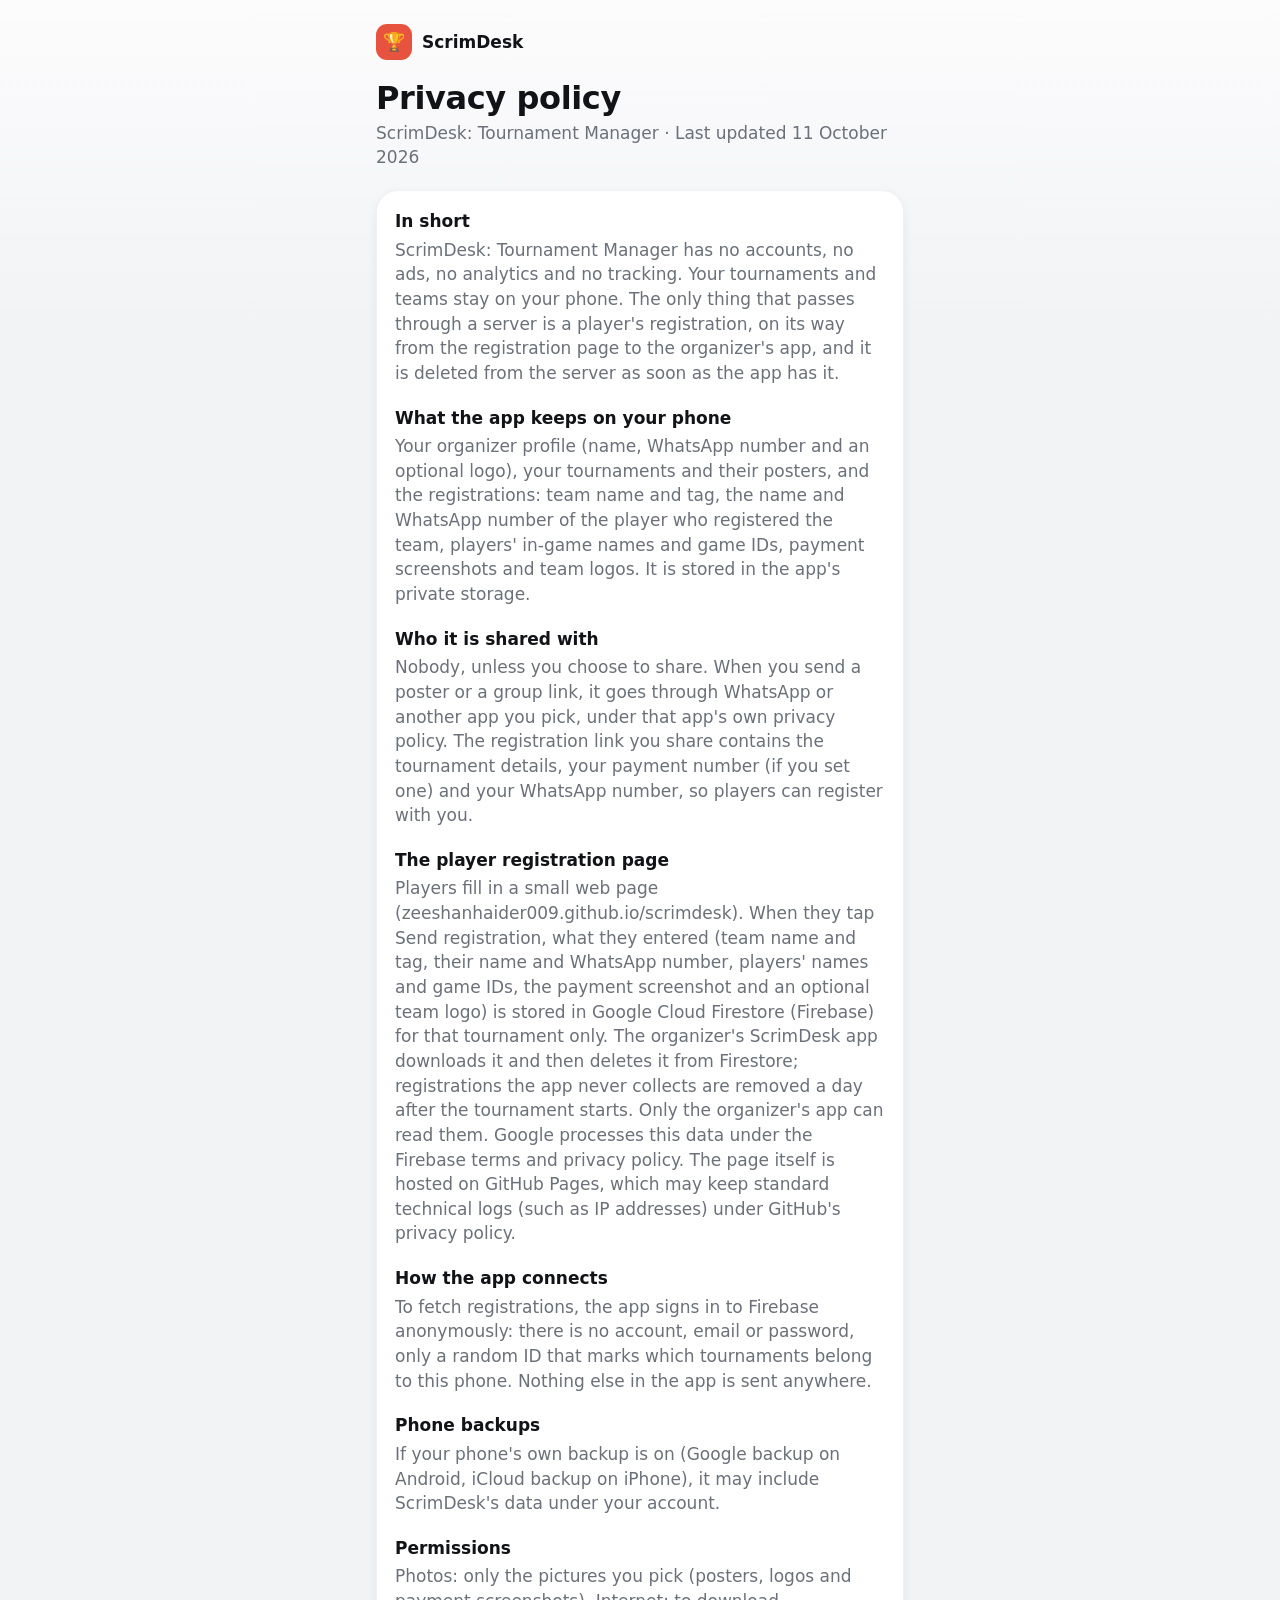
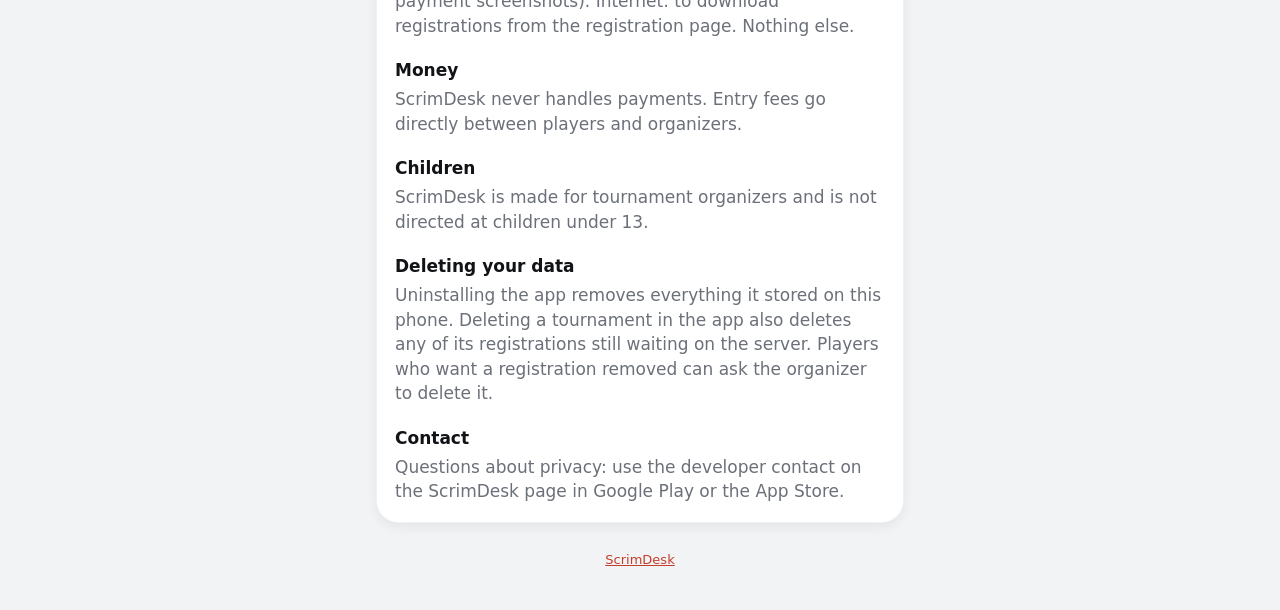
==== privacy.html @ 91bb8e58 "Replace WhatsApp import with online registrations via Firebase - Web form saves registrations to Clo" ====
<!doctype html>
<html lang="en">
<head>
  <meta charset="utf-8">
  <meta name="viewport" content="width=device-width, initial-scale=1, viewport-fit=cover">
  <meta name="color-scheme" content="light dark">
  <title>Privacy policy · ScrimDesk</title>
  <link rel="stylesheet" href="style.css?v=2">
</head>
<body>
<main>
  <div class="brand" aria-hidden="true"><span class="brand-icon">🏆</span>ScrimDesk</div>
  <h1>Privacy policy</h1>
  <p class="muted">ScrimDesk: Tournament Manager · Last updated 11 October 2026</p>

  <!-- Linked from the store listings. Update it whenever the app starts handling data differently. -->
  <article class="card" style="margin-top:20px">
    <h3 style="margin-top:0">In short</h3>
    <p class="muted">ScrimDesk: Tournament Manager has no accounts, no ads, no analytics and no tracking. Your tournaments and teams stay on your phone. The only thing that passes through a server is a player's registration, on its way from the registration page to the organizer's app, and it is deleted from the server as soon as the app has it.</p>

    <h3>What the app keeps on your phone</h3>
    <p class="muted">Your organizer profile (name, WhatsApp number and an optional logo), your tournaments and their posters, and the registrations: team name and tag, the name and WhatsApp number of the player who registered the team, players' in-game names and game IDs, payment screenshots and team logos. It is stored in the app's private storage.</p>

    <h3>Who it is shared with</h3>
    <p class="muted">Nobody, unless you choose to share. When you send a poster or a group link, it goes through WhatsApp or another app you pick, under that app's own privacy policy. The registration link you share contains the tournament details, your payment number (if you set one) and your WhatsApp number, so players can register with you.</p>

    <h3>The player registration page</h3>
    <p class="muted">Players fill in a small web page (zeeshanhaider009.github.io/scrimdesk). When they tap Send registration, what they entered (team name and tag, their name and WhatsApp number, players' names and game IDs, the payment screenshot and an optional team logo) is stored in Google Cloud Firestore (Firebase) for that tournament only. The organizer's ScrimDesk app downloads it and then deletes it from Firestore; registrations the app never collects are removed a day after the tournament starts. Only the organizer's app can read them. Google processes this data under the Firebase terms and privacy policy. The page itself is hosted on GitHub Pages, which may keep standard technical logs (such as IP addresses) under GitHub's privacy policy.</p>

    <h3>How the app connects</h3>
    <p class="muted">To fetch registrations, the app signs in to Firebase anonymously: there is no account, email or password, only a random ID that marks which tournaments belong to this phone. Nothing else in the app is sent anywhere.</p>

    <h3>Phone backups</h3>
    <p class="muted">If your phone's own backup is on (Google backup on Android, iCloud backup on iPhone), it may include ScrimDesk's data under your account.</p>

    <h3>Permissions</h3>
    <p class="muted">Photos: only the pictures you pick (posters, logos and payment screenshots). Internet: to download registrations from the registration page. Nothing else.</p>

    <h3>Money</h3>
    <p class="muted">ScrimDesk never handles payments. Entry fees go directly between players and organizers.</p>

    <h3>Children</h3>
    <p class="muted">ScrimDesk is made for tournament organizers and is not directed at children under 13.</p>

    <h3>Deleting your data</h3>
    <p class="muted">Uninstalling the app removes everything it stored on this phone. Deleting a tournament in the app also deletes any of its registrations still waiting on the server. Players who want a registration removed can ask the organizer to delete it.</p>

    <h3>Contact</h3>
    <p class="muted">Questions about privacy: use the developer contact on the ScrimDesk page in Google Play or the App Store.</p>
  </article>

  <footer><p><a href="./">ScrimDesk</a></p></footer>
</main>
</body>
</html>
---- style.css ----
/* ScrimDesk player pages. Same tokens as the apps: coral only for highlights, ink for the main action. */
:root {
  --bg: #f2f3f5;
  --bg-top: #fcfcfd;
  --card: #fff;
  --card-border: rgba(17, 19, 23, .06);
  --text: #111317;
  --text-2: #6b7079;
  --fill: #f1f2f4;
  --input-border: rgba(17, 19, 23, .12);
  --ink: #111317;
  --on-ink: #fff;
  --coral: #e8533f;
  --coral-text: #c23f2c;
  --coral-tint: rgba(232, 83, 63, .12);
  --success: #1b7f46;
  --success-tint: rgba(27, 127, 70, .12);
  --shadow: 0 4px 12px rgba(17, 19, 23, .06);
  --r-card: 22px;
  --r-field: 14px;
  --r-chip: 10px;
}

@media (prefers-color-scheme: dark) {
  :root {
    --bg: #0f1013;
    --bg-top: #16181c;
    --card: #1a1c21;
    --card-border: rgba(255, 255, 255, .07);
    --text: #f2f3f5;
    --text-2: #9ba1aa;
    --fill: #24272d;
    --input-border: rgba(255, 255, 255, .14);
    --ink: #f2f3f5;
    --on-ink: #111317;
    --coral-text: #ff7a66;
    --coral-tint: rgba(232, 83, 63, .18);
    --success: #3dbe74;
    --success-tint: rgba(61, 190, 116, .18);
    --shadow: none;
  }
}

* { box-sizing: border-box; }

html { -webkit-text-size-adjust: 100%; }

body {
  margin: 0;
  min-height: 100vh;
  background: var(--bg) linear-gradient(var(--bg-top), var(--bg)) no-repeat;
  background-size: 100% 320px;
  color: var(--text);
  font: 17px/1.45 system-ui, -apple-system, "Segoe UI", Roboto, sans-serif;
  font-variant-numeric: tabular-nums;
}

main {
  max-width: 560px;
  margin: 0 auto;
  padding: 24px 16px 40px;
}

h1 { font-size: 32px; line-height: 1.15; letter-spacing: -.012em; margin: 0 0 4px; }
h2 { font-size: 22px; line-height: 1.25; margin: 0; }
h3 { font-size: 17px; margin: 20px 0 4px; }
#pay-info[hidden] + h3 { margin-top: 0; }
p { margin: 0; }

.muted { color: var(--text-2); }
.small { font-size: 15px; }
.tiny { font-size: 13px; }
.stack > * + * { margin-top: 16px; }

.brand { display: flex; align-items: center; gap: 10px; margin-bottom: 20px; font-weight: 600; }
.brand-icon {
  width: 36px; height: 36px; border-radius: 11px; background: var(--coral); color: #fff;
  display: grid; place-items: center; font-size: 18px;
}

.card {
  background: var(--card);
  border: 1px solid var(--card-border);
  border-radius: var(--r-card);
  box-shadow: var(--shadow);
  padding: 18px;
}

.pill {
  display: inline-block; padding: 4px 12px; border-radius: 999px;
  background: var(--coral-tint); color: var(--coral-text); font-weight: 600; font-size: 15px;
}

.facts { display: flex; gap: 8px; margin-top: 16px; }
.fact { flex: 1 1 0; background: var(--fill); border-radius: var(--r-chip); padding: 10px; min-width: 0; }
#prize-fact { flex-grow: 1.4; }
.fact b { display: block; font-size: 17px; white-space: nowrap; }
.fact span { font-size: 13px; color: var(--text-2); }

.note { margin: 16px 4px; font-size: 15px; color: var(--text-2); }

label, .label { display: block; font-size: 15px; font-weight: 500; color: var(--text-2); margin: 0 0 8px 2px; }
.req { color: var(--coral); }
.field + .field { margin-top: 18px; }

input[type=text], input[type=tel] {
  width: 100%; min-height: 52px; padding: 0 16px;
  border: 1px solid var(--input-border); border-radius: var(--r-field);
  background: var(--card); color: var(--text); font: inherit;
}
input:focus { outline: none; border: 1.5px solid var(--ink); }
input[aria-invalid=true] { border: 1.5px solid var(--coral); }

.prefixed {
  display: flex; align-items: center; min-height: 52px; padding-left: 16px;
  border: 1px solid var(--input-border); border-radius: var(--r-field); background: var(--card);
}
.prefixed:focus-within { border: 1.5px solid var(--ink); }
.prefixed.invalid { border: 1.5px solid var(--coral); }
.prefixed span { color: var(--text-2); padding-right: 12px; border-right: 1px solid var(--input-border); }
.prefixed input { border: 0; min-height: 50px; }
.prefixed input:focus { border: 0; }

.card-title { font-size: 17px; margin: 0 0 14px 2px; }
.optional { font-weight: 400; font-size: 13px; color: var(--text-2); }
.hint { font-size: 13px; color: var(--text-2); margin: 6px 0 0 4px; }

.players { display: grid; gap: 10px; }
.player { display: grid; grid-template-columns: 1.2fr 1fr; gap: 10px; }

.logo-row { display: flex; align-items: center; gap: 12px; }
.logo-row .muted { flex: 1; min-width: 0; }
.logo-tile {
  position: relative; flex: none; width: 64px; height: 64px; margin: 0; border-radius: 16px; overflow: hidden;
  display: grid; place-items: center; background: var(--fill); color: var(--text); font-size: 28px; cursor: pointer;
}
.logo-tile:focus-within { outline: 2px solid var(--coral); outline-offset: 2px; }
.logo-tile input { position: absolute; width: 1px; height: 1px; opacity: 0; }
.logo-tile img { width: 100%; height: 100%; object-fit: cover; }

.error { color: var(--coral-text); font-size: 13px; margin: 6px 0 0 4px; }
.error:empty { display: none; }

.pay { display: flex; align-items: center; gap: 12px; }
.pay div { flex: 1; min-width: 0; }
.pay b { display: block; font-size: 20px; overflow-wrap: anywhere; }

.drop {
  display: flex; flex-direction: column; align-items: center; justify-content: center; gap: 4px;
  min-height: 150px; padding: 16px; border: 1.5px dashed var(--input-border); border-radius: 18px;
  text-align: center; cursor: pointer;
}
.drop.invalid { border-color: var(--coral); }
.drop:focus-within { border-color: var(--ink); }
.drop input { position: absolute; width: 1px; height: 1px; opacity: 0; }
.drop img { max-width: 100%; max-height: 260px; border-radius: 12px; }

button, .button {
  display: inline-flex; align-items: center; justify-content: center; gap: 8px;
  min-height: 52px; padding: 0 24px; border-radius: 999px; border: 0;
  font: 600 17px/1 system-ui, -apple-system, "Segoe UI", Roboto, sans-serif; cursor: pointer; text-decoration: none;
}
.primary { width: 100%; background: var(--ink); color: var(--on-ink); box-shadow: 0 4px 12px rgba(17, 19, 23, .12); }
.secondary { background: var(--card); color: var(--text); border: 1px solid var(--input-border); }
.small-button { min-height: 44px; padding: 0 16px; font-size: 15px; }
button:disabled { opacity: .5; cursor: default; }
button:focus-visible, .button:focus-visible, a:focus-visible { outline: 2px solid var(--coral); outline-offset: 2px; }

.check {
  width: 64px; height: 64px; border-radius: 50%; margin: 8px auto 16px;
  display: grid; place-items: center; background: var(--success-tint); color: var(--success); font-size: 30px;
}
.center { text-align: center; }

ol.steps { padding-left: 20px; margin: 12px 0 0; }
ol.steps li + li { margin-top: 6px; }

footer { margin-top: 28px; text-align: center; font-size: 13px; color: var(--text-2); }
footer a, a { color: var(--coral-text); }

[hidden] { display: none !important; }

@media (prefers-reduced-motion: no-preference) {
  .primary:active { transform: scale(.98); }
}
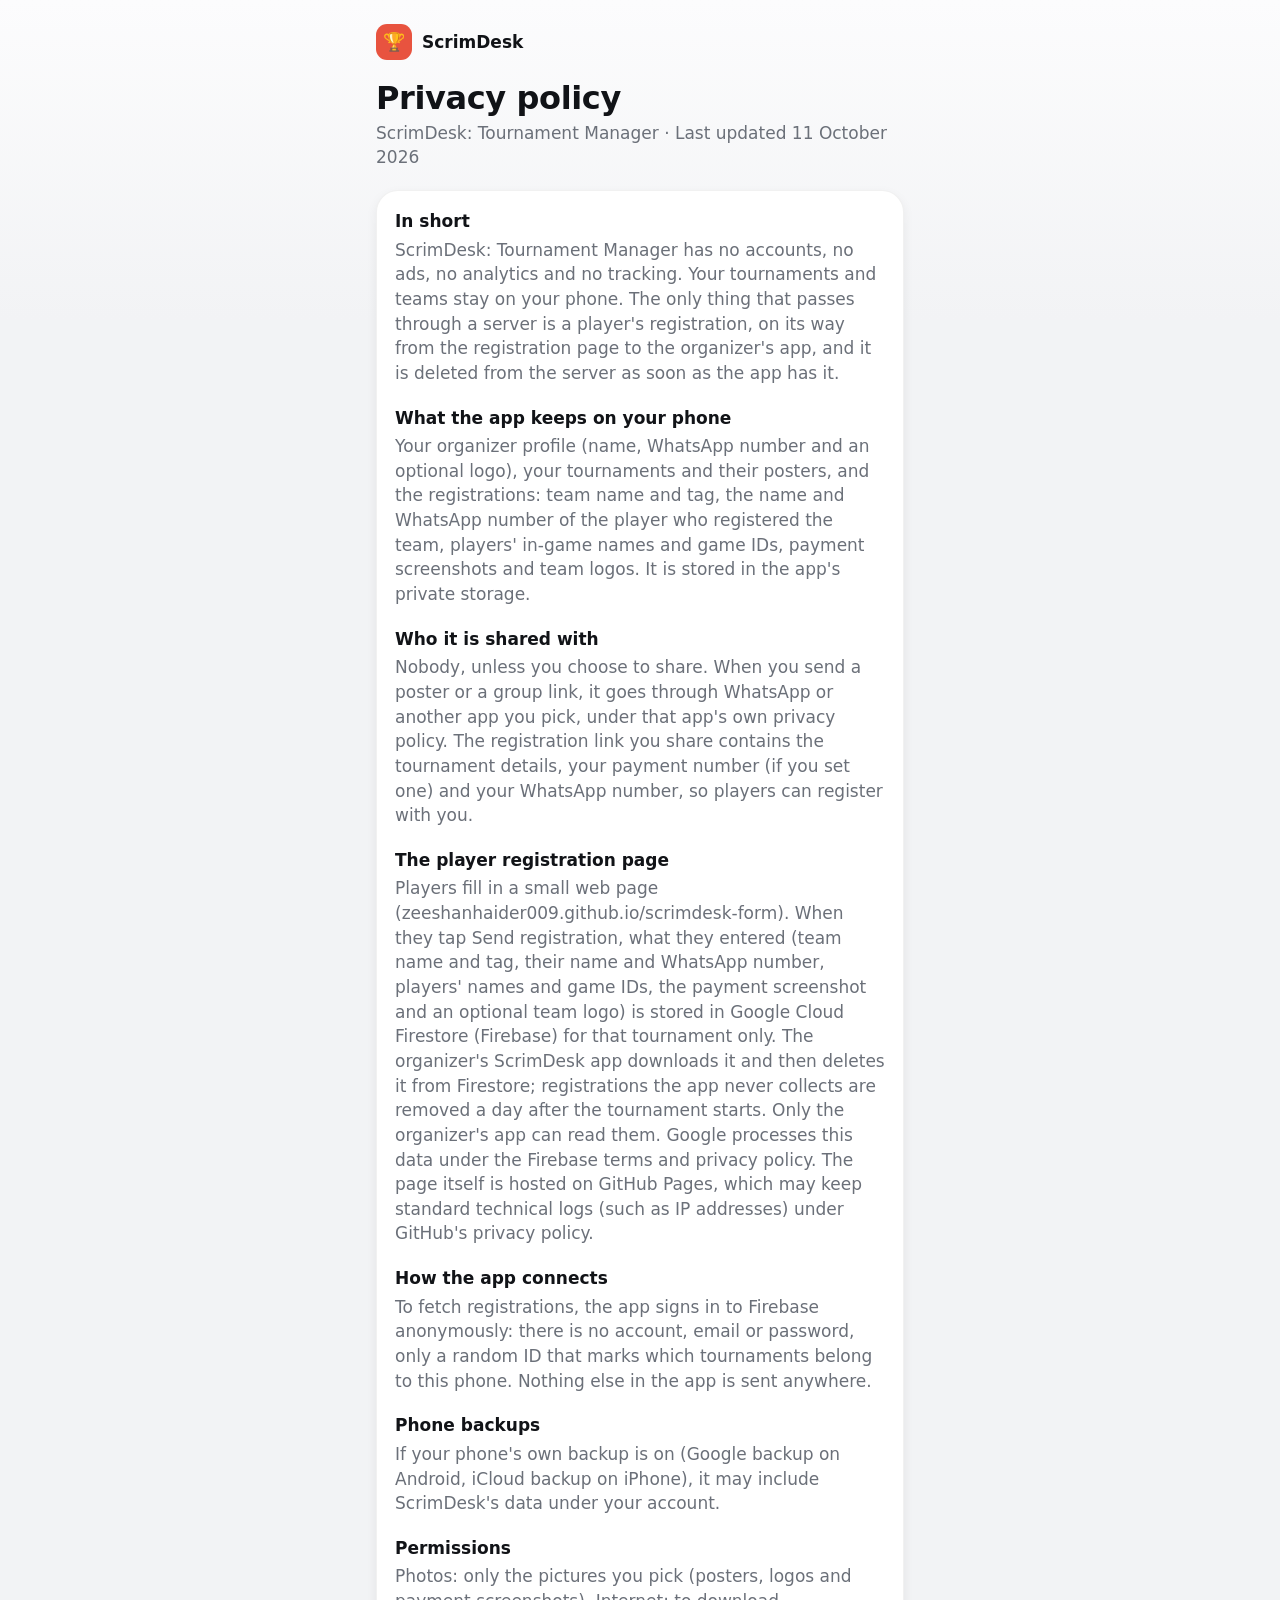
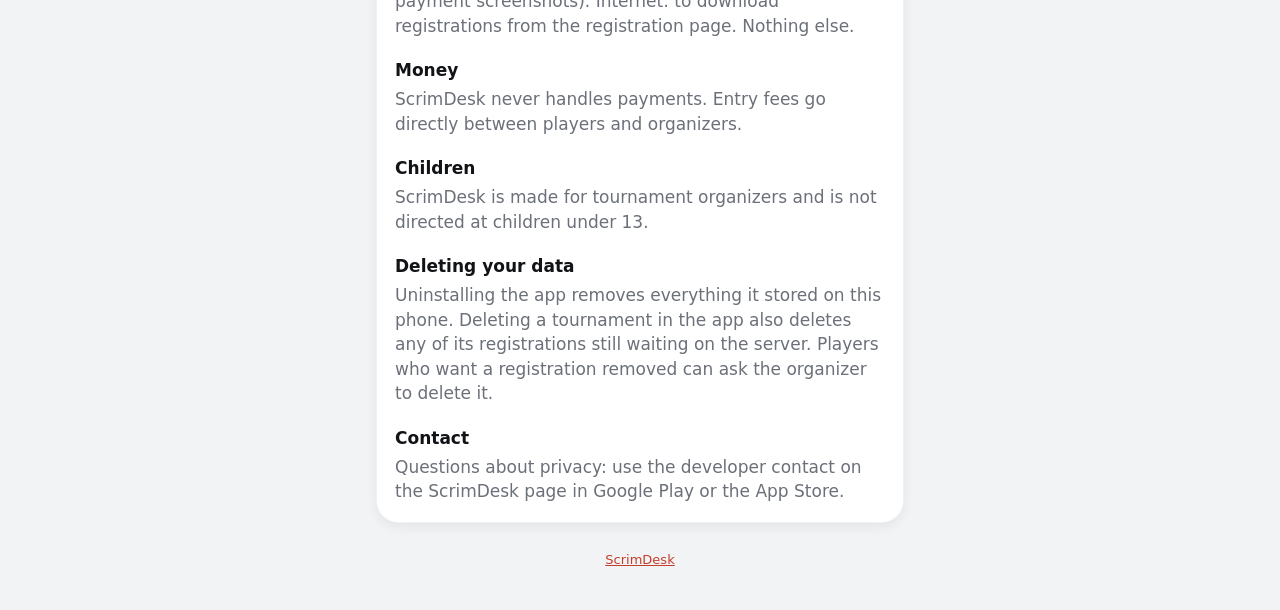
==== commit 227896b1: "Publish the web form from a public scrimdesk-form repo The app repo is private and GitHub Pages is f" ====
--- a/privacy.html
+++ b/privacy.html
@@ -25,7 +25,7 @@
     <p class="muted">Nobody, unless you choose to share. When you send a poster or a group link, it goes through WhatsApp or another app you pick, under that app's own privacy policy. The registration link you share contains the tournament details, your payment number (if you set one) and your WhatsApp number, so players can register with you.</p>
 
     <h3>The player registration page</h3>
-    <p class="muted">Players fill in a small web page (zeeshanhaider009.github.io/scrimdesk). When they tap Send registration, what they entered (team name and tag, their name and WhatsApp number, players' names and game IDs, the payment screenshot and an optional team logo) is stored in Google Cloud Firestore (Firebase) for that tournament only. The organizer's ScrimDesk app downloads it and then deletes it from Firestore; registrations the app never collects are removed a day after the tournament starts. Only the organizer's app can read them. Google processes this data under the Firebase terms and privacy policy. The page itself is hosted on GitHub Pages, which may keep standard technical logs (such as IP addresses) under GitHub's privacy policy.</p>
+    <p class="muted">Players fill in a small web page (zeeshanhaider009.github.io/scrimdesk-form). When they tap Send registration, what they entered (team name and tag, their name and WhatsApp number, players' names and game IDs, the payment screenshot and an optional team logo) is stored in Google Cloud Firestore (Firebase) for that tournament only. The organizer's ScrimDesk app downloads it and then deletes it from Firestore; registrations the app never collects are removed a day after the tournament starts. Only the organizer's app can read them. Google processes this data under the Firebase terms and privacy policy. The page itself is hosted on GitHub Pages, which may keep standard technical logs (such as IP addresses) under GitHub's privacy policy.</p>
 
     <h3>How the app connects</h3>
     <p class="muted">To fetch registrations, the app signs in to Firebase anonymously: there is no account, email or password, only a random ID that marks which tournaments belong to this phone. Nothing else in the app is sent anywhere.</p>
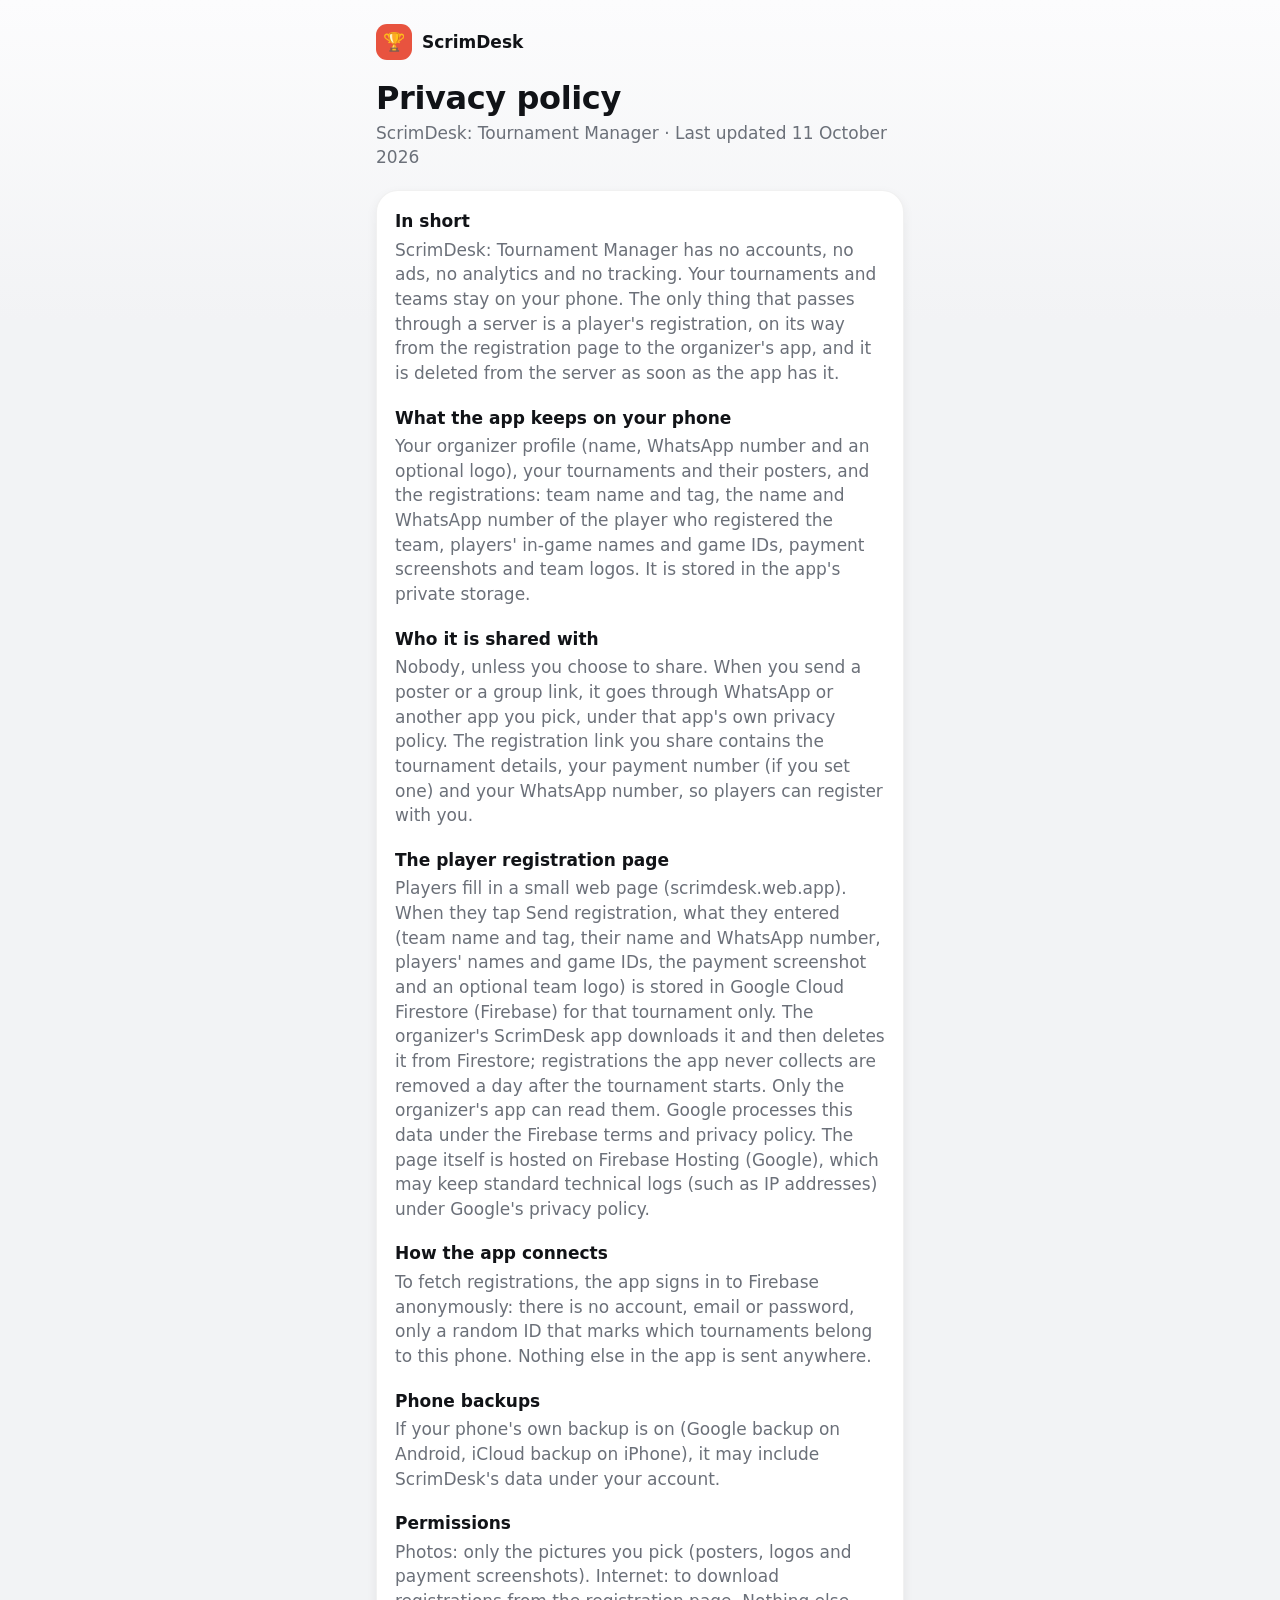
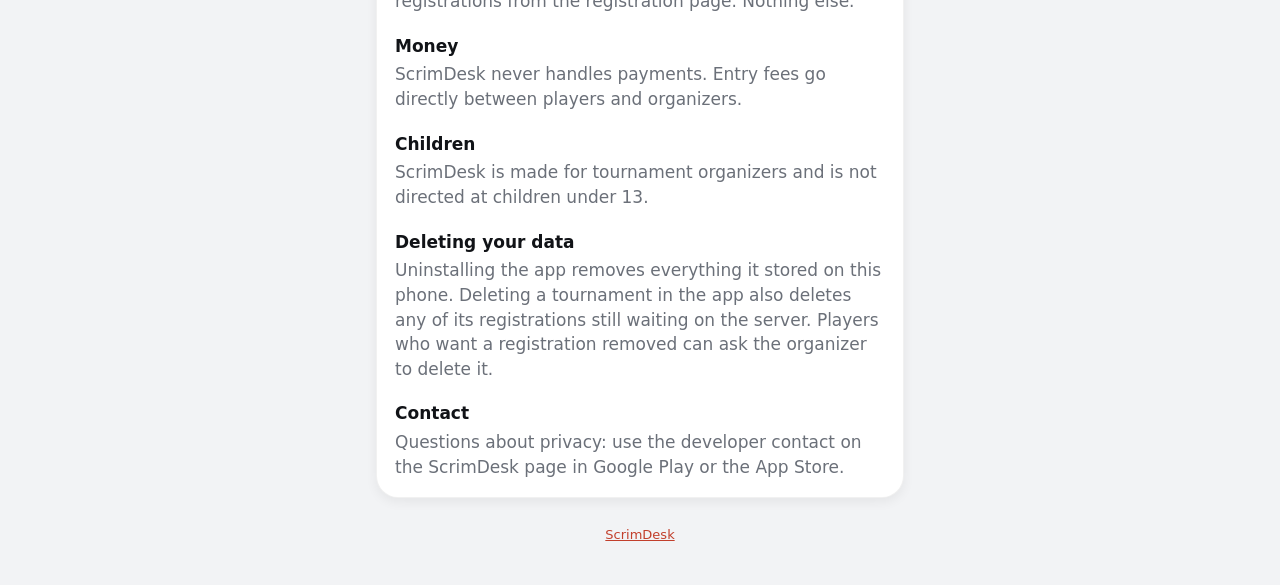
==== commit 7ae6a6ab: "Host the form at scrimdesk.web.app and accept any group link - The web form is served by the Firebas" ====
--- a/privacy.html
+++ b/privacy.html
@@ -25,7 +25,7 @@
     <p class="muted">Nobody, unless you choose to share. When you send a poster or a group link, it goes through WhatsApp or another app you pick, under that app's own privacy policy. The registration link you share contains the tournament details, your payment number (if you set one) and your WhatsApp number, so players can register with you.</p>
 
     <h3>The player registration page</h3>
-    <p class="muted">Players fill in a small web page (zeeshanhaider009.github.io/scrimdesk-form). When they tap Send registration, what they entered (team name and tag, their name and WhatsApp number, players' names and game IDs, the payment screenshot and an optional team logo) is stored in Google Cloud Firestore (Firebase) for that tournament only. The organizer's ScrimDesk app downloads it and then deletes it from Firestore; registrations the app never collects are removed a day after the tournament starts. Only the organizer's app can read them. Google processes this data under the Firebase terms and privacy policy. The page itself is hosted on GitHub Pages, which may keep standard technical logs (such as IP addresses) under GitHub's privacy policy.</p>
+    <p class="muted">Players fill in a small web page (scrimdesk.web.app). When they tap Send registration, what they entered (team name and tag, their name and WhatsApp number, players' names and game IDs, the payment screenshot and an optional team logo) is stored in Google Cloud Firestore (Firebase) for that tournament only. The organizer's ScrimDesk app downloads it and then deletes it from Firestore; registrations the app never collects are removed a day after the tournament starts. Only the organizer's app can read them. Google processes this data under the Firebase terms and privacy policy. The page itself is hosted on Firebase Hosting (Google), which may keep standard technical logs (such as IP addresses) under Google's privacy policy.</p>
 
     <h3>How the app connects</h3>
     <p class="muted">To fetch registrations, the app signs in to Firebase anonymously: there is no account, email or password, only a random ID that marks which tournaments belong to this phone. Nothing else in the app is sent anywhere.</p>
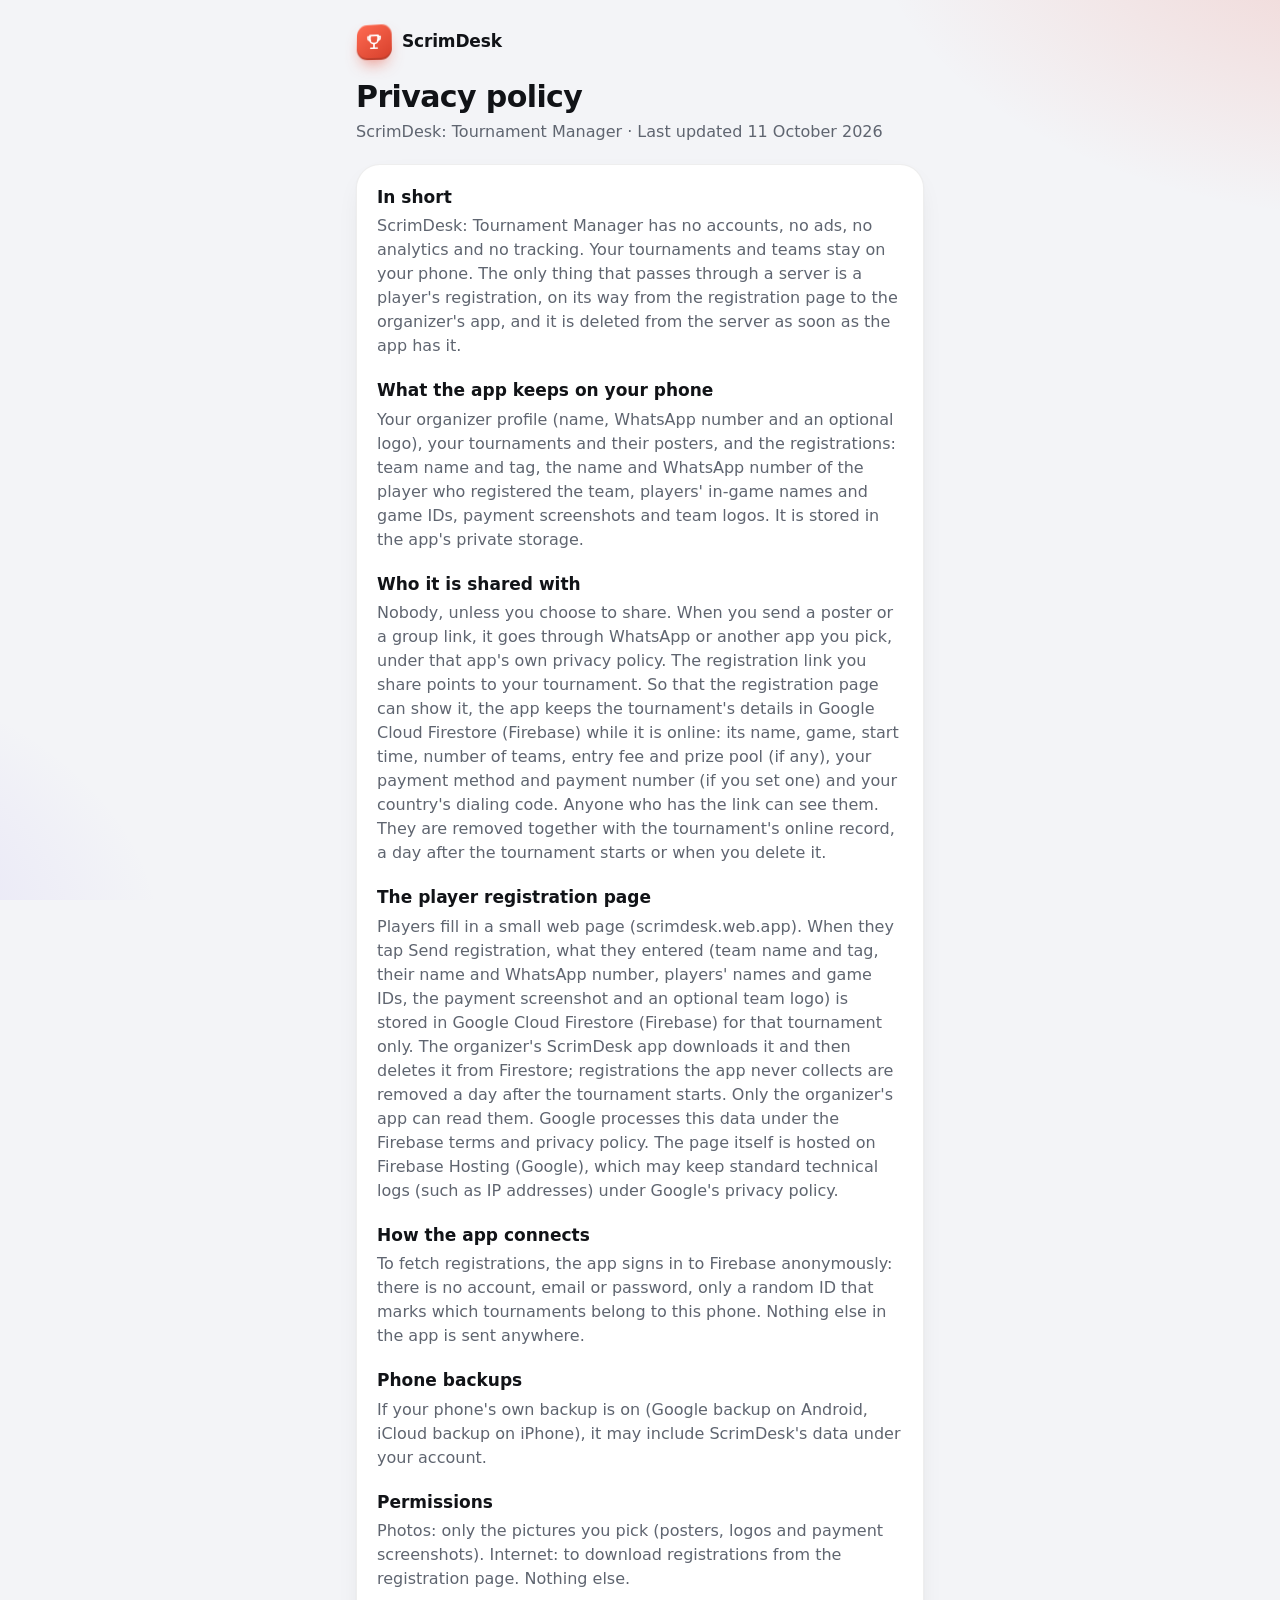
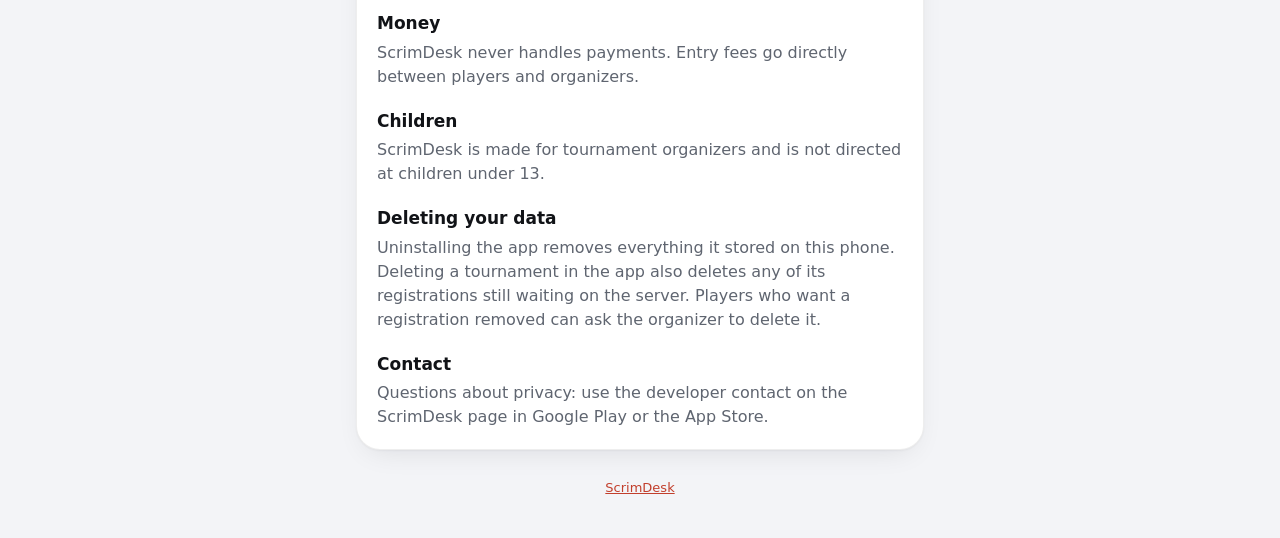
==== commit ab7df9d6: "Redesign the web form and share short registration links Web form: 3D tournament ticket that tilts w" ====
--- a/privacy.html
+++ b/privacy.html
@@ -5,11 +5,11 @@
   <meta name="viewport" content="width=device-width, initial-scale=1, viewport-fit=cover">
   <meta name="color-scheme" content="light dark">
   <title>Privacy policy · ScrimDesk</title>
-  <link rel="stylesheet" href="style.css?v=2">
+  <link rel="stylesheet" href="style.css?v=4">
 </head>
 <body>
 <main>
-  <div class="brand" aria-hidden="true"><span class="brand-icon">🏆</span>ScrimDesk</div>
+  <div class="brand" aria-hidden="true"><span class="brand-icon"><svg viewBox="0 0 24 24" width="20" height="20" fill="none" stroke="currentColor" stroke-width="2" stroke-linecap="round" stroke-linejoin="round"><path d="M7 4h10v5a5 5 0 0 1-10 0z"/><path d="M7 5.5H4.5V7a3 3 0 0 0 3 3M17 5.5h2.5V7a3 3 0 0 1-3 3M12 14v5M8 19.5h8"/></svg></span>ScrimDesk</div>
   <h1>Privacy policy</h1>
   <p class="muted">ScrimDesk: Tournament Manager · Last updated 11 October 2026</p>
 
@@ -22,7 +22,7 @@
     <p class="muted">Your organizer profile (name, WhatsApp number and an optional logo), your tournaments and their posters, and the registrations: team name and tag, the name and WhatsApp number of the player who registered the team, players' in-game names and game IDs, payment screenshots and team logos. It is stored in the app's private storage.</p>
 
     <h3>Who it is shared with</h3>
-    <p class="muted">Nobody, unless you choose to share. When you send a poster or a group link, it goes through WhatsApp or another app you pick, under that app's own privacy policy. The registration link you share contains the tournament details, your payment number (if you set one) and your WhatsApp number, so players can register with you.</p>
+    <p class="muted">Nobody, unless you choose to share. When you send a poster or a group link, it goes through WhatsApp or another app you pick, under that app's own privacy policy. The registration link you share points to your tournament. So that the registration page can show it, the app keeps the tournament's details in Google Cloud Firestore (Firebase) while it is online: its name, game, start time, number of teams, entry fee and prize pool (if any), your payment method and payment number (if you set one) and your country's dialing code. Anyone who has the link can see them. They are removed together with the tournament's online record, a day after the tournament starts or when you delete it.</p>
 
     <h3>The player registration page</h3>
     <p class="muted">Players fill in a small web page (scrimdesk.web.app). When they tap Send registration, what they entered (team name and tag, their name and WhatsApp number, players' names and game IDs, the payment screenshot and an optional team logo) is stored in Google Cloud Firestore (Firebase) for that tournament only. The organizer's ScrimDesk app downloads it and then deletes it from Firestore; registrations the app never collects are removed a day after the tournament starts. Only the organizer's app can read them. Google processes this data under the Firebase terms and privacy policy. The page itself is hosted on Firebase Hosting (Google), which may keep standard technical logs (such as IP addresses) under Google's privacy policy.</p>
--- a/style.css
+++ b/style.css
@@ -1,43 +1,60 @@
-/* ScrimDesk player pages. Same tokens as the apps: coral only for highlights, ink for the main action. */
+/* ScrimDesk player pages. Same palette as the apps (coral highlights, ink text), with depth and motion.
+   Motion only moves transform and opacity, and it switches off with prefers-reduced-motion. */
 :root {
-  --bg: #f2f3f5;
-  --bg-top: #fcfcfd;
+  --bg: #f3f4f7;
   --card: #fff;
-  --card-border: rgba(17, 19, 23, .06);
+  --card-border: rgba(17, 19, 23, .07);
   --text: #111317;
-  --text-2: #6b7079;
-  --fill: #f1f2f4;
-  --input-border: rgba(17, 19, 23, .12);
+  --text-2: #5f6570;
+  --fill: #f0f1f4;
+  --field: #f5f6f8;
+  --input-border: rgba(17, 19, 23, .14);
   --ink: #111317;
   --on-ink: #fff;
   --coral: #e8533f;
+  --coral-2: #ff8a3d;
+  --violet: #7b61ff;
   --coral-text: #c23f2c;
   --coral-tint: rgba(232, 83, 63, .12);
   --success: #1b7f46;
   --success-tint: rgba(27, 127, 70, .12);
-  --shadow: 0 4px 12px rgba(17, 19, 23, .06);
-  --r-card: 22px;
+  --shadow-1: 0 1px 2px rgba(17, 19, 23, .04), 0 10px 30px -12px rgba(17, 19, 23, .12);
+  --shadow-2: 0 2px 6px rgba(17, 19, 23, .06), 0 30px 60px -20px rgba(17, 19, 23, .28);
+  --glass: rgba(255, 255, 255, .78);
+  --grid-line: rgba(17, 19, 23, .08);
+  --shape-edge: rgba(232, 83, 63, .5);
+  --shape-face: rgba(232, 83, 63, .08);
+  --blob-a: rgba(232, 83, 63, .22);
+  --blob-b: rgba(123, 97, 255, .16);
+  --r-card: 24px;
   --r-field: 14px;
-  --r-chip: 10px;
+  --ease: cubic-bezier(.2, .8, .2, 1);
 }
 
 @media (prefers-color-scheme: dark) {
   :root {
-    --bg: #0f1013;
-    --bg-top: #16181c;
-    --card: #1a1c21;
+    --bg: #0b0c10;
+    --card: #15171d;
     --card-border: rgba(255, 255, 255, .07);
     --text: #f2f3f5;
-    --text-2: #9ba1aa;
-    --fill: #24272d;
-    --input-border: rgba(255, 255, 255, .14);
+    --text-2: #9aa0aa;
+    --fill: #1f2229;
+    --field: #1a1d23;
+    --input-border: rgba(255, 255, 255, .16);
     --ink: #f2f3f5;
     --on-ink: #111317;
     --coral-text: #ff7a66;
     --coral-tint: rgba(232, 83, 63, .18);
     --success: #3dbe74;
-    --success-tint: rgba(61, 190, 116, .18);
-    --shadow: none;
+    --success-tint: rgba(61, 190, 116, .16);
+    --shadow-1: 0 1px 0 rgba(255, 255, 255, .03) inset, 0 16px 36px -16px rgba(0, 0, 0, .7);
+    --shadow-2: 0 30px 60px -20px rgba(0, 0, 0, .8);
+    --glass: rgba(21, 23, 29, .78);
+    --grid-line: rgba(255, 255, 255, .07);
+    --shape-edge: rgba(255, 122, 102, .55);
+    --shape-face: rgba(232, 83, 63, .1);
+    --blob-a: rgba(232, 83, 63, .26);
+    --blob-b: rgba(123, 97, 255, .22);
   }
 }
 
@@ -48,138 +65,526 @@
 body {
   margin: 0;
   min-height: 100vh;
-  background: var(--bg) linear-gradient(var(--bg-top), var(--bg)) no-repeat;
-  background-size: 100% 320px;
+  background:
+    radial-gradient(900px 520px at 110% -10%, var(--blob-a), transparent 60%),
+    radial-gradient(700px 480px at -20% 105%, var(--blob-b), transparent 60%),
+    var(--bg);
+  background-attachment: fixed;
   color: var(--text);
-  font: 17px/1.45 system-ui, -apple-system, "Segoe UI", Roboto, sans-serif;
+  font: 16px/1.5 system-ui, -apple-system, "Segoe UI", Roboto, sans-serif;
   font-variant-numeric: tabular-nums;
+  -webkit-tap-highlight-color: transparent;
+  overflow-x: hidden;
+  overflow-x: clip;
 }
 
 main {
-  max-width: 560px;
+  position: relative;
+  max-width: 600px;
   margin: 0 auto;
-  padding: 24px 16px 40px;
-}
-
-h1 { font-size: 32px; line-height: 1.15; letter-spacing: -.012em; margin: 0 0 4px; }
-h2 { font-size: 22px; line-height: 1.25; margin: 0; }
+  padding: 8px 16px calc(40px + env(safe-area-inset-bottom));
+}
+
+h1 { font-size: 30px; line-height: 1.12; letter-spacing: -.02em; margin: 0 0 6px; }
+h2 { font-size: 20px; line-height: 1.25; letter-spacing: -.01em; margin: 0; }
 h3 { font-size: 17px; margin: 20px 0 4px; }
-#pay-info[hidden] + h3 { margin-top: 0; }
 p { margin: 0; }
+a { color: var(--coral-text); }
 
 .muted { color: var(--text-2); }
-.small { font-size: 15px; }
-.tiny { font-size: 13px; }
-.stack > * + * { margin-top: 16px; }
-
-.brand { display: flex; align-items: center; gap: 10px; margin-bottom: 20px; font-weight: 600; }
+.small { font-size: 14px; }
+.note { margin: 16px 4px; font-size: 15px; color: var(--text-2); }
+[hidden] { display: none !important; }
+
+/* ---- Background scene ---- */
+
+.scene { position: fixed; inset: 0; z-index: -1; overflow: hidden; pointer-events: none; }
+.blob { position: absolute; width: 70vmax; height: 70vmax; border-radius: 50%; }
+.blob-a { top: -38vmax; right: -30vmax; background: radial-gradient(closest-side, var(--blob-a), transparent); }
+.blob-b { bottom: -40vmax; left: -34vmax; background: radial-gradient(closest-side, var(--blob-b), transparent); }
+
+.floor { position: absolute; left: -50%; right: -50%; bottom: -6vh; height: 55vh; perspective: 420px; }
+.grid {
+  position: absolute; inset: 0;
+  background-image: linear-gradient(var(--grid-line) 1px, transparent 1px), linear-gradient(90deg, var(--grid-line) 1px, transparent 1px);
+  background-size: 52px 52px;
+  transform: rotateX(68deg);
+  transform-origin: 50% 100%;
+  -webkit-mask-image: linear-gradient(to top, #000 0%, transparent 85%);
+  mask-image: linear-gradient(to top, #000 0%, transparent 85%);
+}
+
+.float { position: absolute; perspective: 700px; will-change: transform; }
+.float-1 { top: 64px; right: 7vw; }
+.float-2 { top: 52vh; left: 3vw; }
+.float-3 { top: 26vh; right: -56px; }
+
+.cube { --s: 58px; position: relative; width: var(--s); height: var(--s); transform-style: preserve-3d; transform: rotateX(-24deg) rotateY(32deg); }
+.cube-small { --s: 34px; }
+.cube i {
+  position: absolute; inset: 0; border-radius: 10px;
+  border: 1.5px solid var(--shape-edge);
+  background: linear-gradient(140deg, var(--shape-face), transparent);
+}
+.cube-small i { border-radius: 7px; }
+.cube i:nth-child(1) { transform: translateZ(calc(var(--s) / 2)); }
+.cube i:nth-child(2) { transform: rotateY(180deg) translateZ(calc(var(--s) / 2)); }
+.cube i:nth-child(3) { transform: rotateY(90deg) translateZ(calc(var(--s) / 2)); }
+.cube i:nth-child(4) { transform: rotateY(-90deg) translateZ(calc(var(--s) / 2)); }
+.cube i:nth-child(5) { transform: rotateX(90deg) translateZ(calc(var(--s) / 2)); }
+.cube i:nth-child(6) { transform: rotateX(-90deg) translateZ(calc(var(--s) / 2)); }
+
+.ring {
+  width: 150px; height: 150px; border-radius: 50%;
+  border: 2px solid rgba(123, 97, 255, .4);
+  box-shadow: inset 0 0 0 12px rgba(123, 97, 255, .06), 0 0 30px rgba(123, 97, 255, .12);
+  transform: rotateX(64deg) rotateY(12deg);
+}
+
+/* ---- Top bar ---- */
+
+.topbar {
+  max-width: 600px; margin: 0 auto;
+  padding: calc(14px + env(safe-area-inset-top)) 16px 10px;
+  display: flex; align-items: center; justify-content: space-between; gap: 12px;
+}
+.brand { display: flex; align-items: center; gap: 10px; font-weight: 700; font-size: 17px; letter-spacing: -.01em; }
+main > .brand { margin: 16px 0 20px; }
 .brand-icon {
-  width: 36px; height: 36px; border-radius: 11px; background: var(--coral); color: #fff;
-  display: grid; place-items: center; font-size: 18px;
-}
+  width: 36px; height: 36px; border-radius: 11px; flex: none;
+  display: grid; place-items: center; color: #fff; font-size: 18px;
+  background: linear-gradient(145deg, #ff6b52, #d63f2b);
+  box-shadow: inset 0 1px 0 rgba(255, 255, 255, .35), inset 0 -2px 0 rgba(0, 0, 0, .15), 0 8px 16px -6px rgba(232, 83, 63, .7);
+  transform: perspective(240px) rotateX(10deg) rotateY(-14deg);
+}
+.badge-private {
+  display: inline-flex; align-items: center; gap: 6px; padding: 6px 12px; border-radius: 999px;
+  font-size: 13px; font-weight: 600; color: var(--text-2);
+  background: var(--glass); border: 1px solid var(--card-border);
+}
+
+/* ---- Cards ---- */
 
 .card {
   background: var(--card);
   border: 1px solid var(--card-border);
   border-radius: var(--r-card);
-  box-shadow: var(--shadow);
-  padding: 18px;
-}
+  box-shadow: var(--shadow-1);
+  padding: 20px;
+}
+
+.state { margin-top: 24px; text-align: center; padding: 32px 22px; }
+.retry { margin-top: 20px; }
+
+/* Short links: a ticket-shaped placeholder while the tournament loads */
+.loading { margin-top: 6px; text-align: center; font-size: 14px; }
+.ticket-skeleton {
+  position: relative; height: 236px; margin-bottom: 16px; border-radius: 28px; overflow: hidden;
+  background: linear-gradient(160deg, #1f2129, #0d0e12); box-shadow: 0 34px 60px -26px rgba(17, 19, 23, .5);
+}
+.ticket-skeleton i { position: absolute; left: 20px; height: 14px; border-radius: 8px; background: rgba(255, 255, 255, .1); }
+.ticket-skeleton i:nth-child(1) { top: 22px; width: 120px; height: 32px; border-radius: 999px; }
+.ticket-skeleton i:nth-child(2) { top: 80px; width: 62%; height: 30px; }
+.ticket-skeleton i:nth-child(3) { top: 126px; width: 42%; }
+.ticket-skeleton i:nth-child(4) { top: 168px; right: 20px; height: 48px; border-radius: 14px; }
+.ticket-skeleton::after {
+  content: ""; position: absolute; inset: 0;
+  background: linear-gradient(100deg, transparent 30%, rgba(255, 255, 255, .07) 50%, transparent 70%);
+  transform: translateX(-100%);
+}
+.state h1 { font-size: 26px; }
+.state-icon {
+  width: 60px; height: 60px; margin: 0 auto 16px; border-radius: 18px;
+  display: grid; place-items: center; color: var(--coral-text); background: var(--coral-tint);
+}
+
+/* ---- Tournament ticket (tilts in 3D with the pointer or the phone) ---- */
+
+.ticket-wrap { perspective: 1100px; margin-top: 6px; }
+.ticket {
+  position: relative; color: #fff; border-radius: 28px; padding: 22px 20px 20px;
+  transform: rotateX(var(--rx, 0deg)) rotateY(var(--ry, 0deg));
+  transform-style: preserve-3d;
+}
+.ticket-bg {
+  position: absolute; inset: 0; border-radius: inherit; overflow: hidden;
+  background:
+    radial-gradient(120% 90% at 100% 0%, rgba(232, 83, 63, .62), transparent 55%),
+    radial-gradient(90% 80% at 0% 100%, rgba(123, 97, 255, .42), transparent 60%),
+    linear-gradient(160deg, #1f2129, #0d0e12);
+  box-shadow: 0 34px 60px -26px rgba(17, 19, 23, .65), inset 0 1px 0 rgba(255, 255, 255, .1);
+}
+.ticket-bg::after {
+  content: ""; position: absolute; inset: 0;
+  background: radial-gradient(circle at var(--mx, 30%) var(--my, 0%), rgba(255, 255, 255, .2), transparent 45%);
+}
+.ticket > :not(.ticket-bg) { position: relative; }
+.ticket-top { display: flex; align-items: center; justify-content: space-between; gap: 8px; transform: translateZ(26px); }
+.ticket h1 { margin: 16px 0 6px; font-size: 30px; overflow-wrap: anywhere; transform: translateZ(44px); text-shadow: 0 6px 24px rgba(0, 0, 0, .35); }
+.ticket-when { display: flex; align-items: center; gap: 8px; color: rgba(255, 255, 255, .78); font-size: 15px; transform: translateZ(30px); }
+.ticket-cut { height: 0; margin: 18px -20px 16px; border-top: 1.5px dashed rgba(255, 255, 255, .18); }
+/* The prize gets its own row; fee and registered share the next one (or fill it alone). */
+.facts { display: grid; grid-template-columns: repeat(auto-fit, minmax(118px, 1fr)); gap: 8px; transform: translateZ(34px); }
+.fact {
+  min-width: 0; padding: 10px 12px; border-radius: 14px;
+  background: rgba(255, 255, 255, .07); border: 1px solid rgba(255, 255, 255, .09);
+}
+#prize-fact {
+  grid-column: 1 / -1; display: flex; align-items: center; justify-content: space-between; gap: 12px;
+  background: linear-gradient(120deg, rgba(232, 83, 63, .28), rgba(255, 138, 61, .1));
+  border-color: rgba(255, 138, 61, .3);
+}
+.fact span { display: block; font-size: 11px; font-weight: 600; letter-spacing: .06em; text-transform: uppercase; color: rgba(255, 255, 255, .62); }
+.fact b { display: block; margin-top: 2px; font-size: 18px; overflow-wrap: anywhere; }
+#prize-fact b { margin: 0; font-size: 24px; letter-spacing: -.01em; text-align: right; color: #ffd9c2; }
+/* Alone on its row (no prize or fee): "12 slots left" on the right. */
+.fact-teams { position: relative; }
+.slots-left {
+  position: absolute; right: 12px; top: 50%; transform: translateY(-50%);
+  padding: 5px 11px; border-radius: 999px; font-style: normal; font-size: 13px; font-weight: 600;
+  color: #ffd9c2; background: rgba(232, 83, 63, .22); border: 1px solid rgba(255, 138, 61, .3);
+}
+.slots { height: 6px; margin-top: 14px; border-radius: 999px; background: rgba(255, 255, 255, .12); overflow: hidden; transform: translateZ(20px); }
+.slots i {
+  display: block; height: 100%; width: 0; border-radius: inherit;
+  background: linear-gradient(90deg, var(--coral), var(--coral-2));
+  box-shadow: 0 0 14px rgba(255, 138, 61, .8);
+  transition: width 1.1s var(--ease);
+}
+.ticket-note { margin-top: 12px; font-size: 13px; color: rgba(255, 255, 255, .72); }
 
 .pill {
-  display: inline-block; padding: 4px 12px; border-radius: 999px;
-  background: var(--coral-tint); color: var(--coral-text); font-weight: 600; font-size: 15px;
-}
-
-.facts { display: flex; gap: 8px; margin-top: 16px; }
-.fact { flex: 1 1 0; background: var(--fill); border-radius: var(--r-chip); padding: 10px; min-width: 0; }
-#prize-fact { flex-grow: 1.4; }
-.fact b { display: block; font-size: 17px; white-space: nowrap; }
-.fact span { font-size: 13px; color: var(--text-2); }
-
-.note { margin: 16px 4px; font-size: 15px; color: var(--text-2); }
-
-label, .label { display: block; font-size: 15px; font-weight: 500; color: var(--text-2); margin: 0 0 8px 2px; }
+  display: inline-flex; align-items: center; gap: 7px; padding: 6px 12px; border-radius: 999px;
+  font-weight: 600; font-size: 14px; color: #fff;
+  background: rgba(255, 255, 255, .1); border: 1px solid rgba(255, 255, 255, .14);
+}
+.live {
+  display: inline-flex; align-items: center; gap: 7px; padding: 6px 11px; border-radius: 999px;
+  font-size: 12px; font-weight: 600; color: #a6f0c6; background: rgba(61, 190, 116, .14);
+}
+.live i { width: 7px; height: 7px; border-radius: 50%; background: #3dbe74; }
+
+/* ---- Step bar (sticky) ---- */
+
+.stepper {
+  position: sticky; top: calc(8px + env(safe-area-inset-top)); z-index: 5;
+  margin: 18px 0 14px; padding: 6px;
+  border-radius: 18px; border: 1px solid var(--card-border);
+  background: var(--card);
+  box-shadow: var(--shadow-1);
+}
+@supports ((-webkit-backdrop-filter: blur(1px)) or (backdrop-filter: blur(1px))) {
+  .stepper { background: var(--glass); -webkit-backdrop-filter: saturate(1.6) blur(16px); backdrop-filter: saturate(1.6) blur(16px); }
+}
+.stepper ol { list-style: none; margin: 0; padding: 0; display: grid; grid-template-columns: repeat(4, 1fr); gap: 4px; }
+.stepper a {
+  display: flex; align-items: center; justify-content: center; gap: 6px; min-height: 40px; padding: 0 4px;
+  border-radius: 13px; color: var(--text-2); text-decoration: none; font-size: 13px; font-weight: 600;
+  transition: background .25s, color .25s;
+}
+.stepper a.current { background: var(--fill); color: var(--text); }
+.stepper .dot {
+  position: relative; flex: none; width: 21px; height: 21px; border-radius: 50%;
+  display: grid; place-items: center; font-size: 11.5px; font-weight: 700;
+  color: var(--text-2); background: var(--fill); border: 1px solid var(--input-border);
+  transition: background .3s, color .3s, border-color .3s, transform .4s var(--ease);
+}
+.stepper a.current .dot { color: var(--on-ink); background: var(--ink); border-color: var(--ink); }
+.stepper a.done .dot { color: transparent; background: var(--success); border-color: var(--success); transform: rotateY(360deg); }
+.stepper a.done .dot::after {
+  content: ""; position: absolute; width: 9px; height: 5px; margin-top: -2px;
+  border: solid #fff; border-width: 0 0 2px 2px; transform: rotate(-45deg);
+}
+.stepper-bar { height: 3px; margin: 6px 8px 2px; border-radius: 999px; background: var(--fill); overflow: hidden; }
+.stepper-bar i { display: block; height: 100%; width: 0; border-radius: inherit; background: linear-gradient(90deg, var(--coral), var(--coral-2)); transition: width .6s var(--ease); }
+@media (max-width: 360px) {
+  .stepper a:not(.current) .step-label { display: none; }
+}
+
+/* ---- Form sections ---- */
+
+.step + .step, .step + .submit { margin-top: 14px; }
+.step, input, .drop { scroll-margin-top: 110px; }
+.step-head { display: flex; align-items: center; gap: 12px; margin-bottom: 18px; }
+.step-head p { margin-top: 2px; font-size: 14px; color: var(--text-2); }
+.step-head h2 { font-size: 19px; }
+.step-num {
+  flex: none; width: 38px; height: 38px; border-radius: 12px;
+  display: grid; place-items: center; font-weight: 800; font-size: 16px; color: #fff;
+  background: linear-gradient(145deg, #2c2f38, #111317);
+  box-shadow: inset 0 1px 0 rgba(255, 255, 255, .14), inset 0 -2px 0 rgba(0, 0, 0, .25), 0 8px 14px -8px rgba(17, 19, 23, .6);
+  transform: perspective(200px) rotateX(8deg) rotateY(-10deg);
+  transition: background .4s, transform .6s var(--ease);
+}
+@media (prefers-color-scheme: dark) {
+  .step-num { background: linear-gradient(145deg, #ff6b52, #c83a27); box-shadow: inset 0 1px 0 rgba(255, 255, 255, .25), inset 0 -2px 0 rgba(0, 0, 0, .2), 0 8px 16px -8px rgba(232, 83, 63, .7); }
+}
+.step.complete .step-num { background: linear-gradient(145deg, #3dd68c, #1b7f46); transform: perspective(200px) rotateY(350deg); }
+
+.field + .field { margin-top: 18px; }
+label, .label { display: block; margin: 0 0 8px 2px; font-size: 14px; font-weight: 600; color: var(--text); }
 .req { color: var(--coral); }
-.field + .field { margin-top: 18px; }
-
-input[type=text], input[type=tel] {
+.optional {
+  display: inline-block; margin-left: 6px; padding: 2px 8px; border-radius: 999px; vertical-align: 2px;
+  font-size: 11.5px; font-weight: 600; letter-spacing: .01em; color: var(--text-2); background: var(--fill);
+}
+.hint { font-size: 13px; color: var(--text-2); margin: 6px 0 0 4px; }
+.error { color: var(--coral-text); font-size: 13px; font-weight: 500; margin: 6px 0 0 4px; }
+.error:empty { display: none; }
+
+input[type=text], input[type=tel], input[type=search] {
   width: 100%; min-height: 52px; padding: 0 16px;
-  border: 1px solid var(--input-border); border-radius: var(--r-field);
-  background: var(--card); color: var(--text); font: inherit;
-}
-input:focus { outline: none; border: 1.5px solid var(--ink); }
-input[aria-invalid=true] { border: 1.5px solid var(--coral); }
+  border: 1.5px solid transparent; border-radius: var(--r-field);
+  background: var(--field); color: var(--text); font: inherit; font-size: 16px;
+  transition: border-color .2s, box-shadow .2s, background .2s;
+  -webkit-appearance: none; appearance: none;
+}
+input::placeholder { color: var(--text-2); opacity: .7; }
+input:hover { border-color: var(--input-border); }
+input:focus { outline: none; border-color: var(--coral); background: var(--card); box-shadow: 0 0 0 4px var(--coral-tint); }
+input[aria-invalid=true] { border-color: var(--coral); }
 
 .prefixed {
-  display: flex; align-items: center; min-height: 52px; padding-left: 16px;
-  border: 1px solid var(--input-border); border-radius: var(--r-field); background: var(--card);
-}
-.prefixed:focus-within { border: 1.5px solid var(--ink); }
-.prefixed.invalid { border: 1.5px solid var(--coral); }
-.prefixed span { color: var(--text-2); padding-right: 12px; border-right: 1px solid var(--input-border); }
-.prefixed input { border: 0; min-height: 50px; }
-.prefixed input:focus { border: 0; }
-
-.card-title { font-size: 17px; margin: 0 0 14px 2px; }
-.optional { font-weight: 400; font-size: 13px; color: var(--text-2); }
-.hint { font-size: 13px; color: var(--text-2); margin: 6px 0 0 4px; }
-
-.players { display: grid; gap: 10px; }
-.player { display: grid; grid-template-columns: 1.2fr 1fr; gap: 10px; }
-
-.logo-row { display: flex; align-items: center; gap: 12px; }
+  display: flex; align-items: stretch; border: 1.5px solid transparent; border-radius: var(--r-field);
+  background: var(--field); transition: border-color .2s, box-shadow .2s, background .2s;
+}
+.prefixed:hover { border-color: var(--input-border); }
+.prefixed:focus-within { border-color: var(--coral); background: var(--card); box-shadow: 0 0 0 4px var(--coral-tint); }
+.prefixed.invalid { border-color: var(--coral); }
+.prefixed input, .prefixed input:hover, .prefixed input:focus { border: 0; background: transparent; box-shadow: none; min-width: 0; }
+.cc {
+  flex: none; display: inline-flex; align-items: center; gap: 6px; min-height: 52px; padding: 0 10px 0 14px;
+  border: 0; border-right: 1px solid var(--input-border); border-radius: var(--r-field) 0 0 var(--r-field);
+  background: transparent; color: var(--text); font: 600 16px/1 system-ui, -apple-system, "Segoe UI", Roboto, sans-serif; cursor: pointer;
+}
+.cc:hover { background: var(--fill); }
+.cc svg { color: var(--text-2); }
+.cc-flag { font-size: 20px; line-height: 1; }
+.cc-flag:empty { display: none; }
+
+.players { display: grid; gap: 10px; counter-reset: player; }
+.player { display: grid; grid-template-columns: 30px 1.2fr 1fr; gap: 8px; align-items: center; }
+.player::before {
+  counter-increment: player; content: counter(player);
+  width: 30px; height: 30px; border-radius: 10px; display: grid; place-items: center;
+  font-size: 13px; font-weight: 700; color: var(--text-2); background: var(--fill);
+}
+.player input { min-height: 48px; padding: 0 12px; }
+.add-row {
+  display: flex; align-items: center; justify-content: center; gap: 8px; width: 100%; min-height: 48px; margin-top: 12px;
+  border: 1.5px dashed var(--input-border); border-radius: var(--r-field); background: transparent;
+  color: var(--text); font: 600 15px/1 system-ui, -apple-system, "Segoe UI", Roboto, sans-serif; cursor: pointer;
+  transition: border-color .2s, background .2s, color .2s;
+}
+.add-row:hover { border-color: var(--coral); color: var(--coral-text); background: var(--coral-tint); }
+
+.logo-row { display: flex; align-items: center; gap: 14px; }
 .logo-row .muted { flex: 1; min-width: 0; }
 .logo-tile {
-  position: relative; flex: none; width: 64px; height: 64px; margin: 0; border-radius: 16px; overflow: hidden;
-  display: grid; place-items: center; background: var(--fill); color: var(--text); font-size: 28px; cursor: pointer;
-}
+  position: relative; flex: none; width: 72px; height: 72px; margin: 0; border-radius: 20px; overflow: hidden;
+  display: grid; place-items: center; color: var(--text-2); cursor: pointer;
+  background: var(--field); border: 1.5px dashed var(--input-border);
+  transition: transform .3s var(--ease), border-color .2s, color .2s;
+}
+.logo-tile:hover { border-color: var(--coral); color: var(--coral-text); transform: perspective(300px) rotateX(8deg) rotateY(-8deg); }
 .logo-tile:focus-within { outline: 2px solid var(--coral); outline-offset: 2px; }
-.logo-tile input { position: absolute; width: 1px; height: 1px; opacity: 0; }
+.logo-tile input, .drop input { position: absolute; width: 1px; height: 1px; opacity: 0; }
 .logo-tile img { width: 100%; height: 100%; object-fit: cover; }
-
-.error { color: var(--coral-text); font-size: 13px; margin: 6px 0 0 4px; }
-.error:empty { display: none; }
-
-.pay { display: flex; align-items: center; gap: 12px; }
-.pay div { flex: 1; min-width: 0; }
-.pay b { display: block; font-size: 20px; overflow-wrap: anywhere; }
+.logo-tile:has(img:not([hidden])) { border-style: solid; }
+
+/* Payment: a small wallet card */
+.pay {
+  position: relative; overflow: hidden; display: flex; align-items: center; gap: 12px; padding: 16px 16px 16px 18px; border-radius: 20px;
+  color: #fff; background: linear-gradient(135deg, #e8533f 0%, #f26b3c 55%, #ff9a4d 100%);
+  box-shadow: inset 0 1px 0 rgba(255, 255, 255, .3), 0 18px 30px -16px rgba(232, 83, 63, .8);
+}
+.pay::before, .pay::after { content: ""; position: absolute; border-radius: 50%; background: rgba(255, 255, 255, .12); pointer-events: none; }
+.pay::before { width: 170px; height: 170px; right: -60px; top: -90px; }
+.pay::after { width: 110px; height: 110px; right: 40px; bottom: -80px; }
+.pay-text { position: relative; flex: 1; min-width: 0; }
+.pay-method { display: block; font-size: 13px; font-weight: 600; color: rgba(255, 255, 255, .86); }
+.pay b { display: block; margin-top: 2px; font-size: 22px; letter-spacing: .02em; overflow-wrap: anywhere; }
+.copy {
+  position: relative; display: inline-flex; align-items: center; gap: 6px; min-height: 40px; padding: 0 14px;
+  border-radius: 999px; border: 1px solid rgba(255, 255, 255, .4); background: rgba(255, 255, 255, .18);
+  color: #fff; font: 600 14px/1 system-ui, -apple-system, "Segoe UI", Roboto, sans-serif; cursor: pointer;
+}
+.copy:hover { background: rgba(255, 255, 255, .28); }
+.shot-label { margin-top: 18px; }
+#pay-info[hidden] + .shot-label { margin-top: 0; }
 
 .drop {
-  display: flex; flex-direction: column; align-items: center; justify-content: center; gap: 4px;
-  min-height: 150px; padding: 16px; border: 1.5px dashed var(--input-border); border-radius: 18px;
-  text-align: center; cursor: pointer;
-}
+  position: relative; display: flex; flex-direction: column; align-items: center; justify-content: center; gap: 10px;
+  min-height: 172px; padding: 20px; border-radius: 20px; text-align: center; cursor: pointer;
+  border: 1.5px dashed var(--input-border); background: var(--field);
+  transition: border-color .2s, background .2s;
+}
+.drop:hover { border-color: var(--coral); background: var(--coral-tint); }
+.drop:focus-within { border-color: var(--coral); box-shadow: 0 0 0 4px var(--coral-tint); }
 .drop.invalid { border-color: var(--coral); }
-.drop:focus-within { border-color: var(--ink); }
-.drop input { position: absolute; width: 1px; height: 1px; opacity: 0; }
-.drop img { max-width: 100%; max-height: 260px; border-radius: 12px; }
-
-button, .button {
+.drop.has-image { border-style: solid; border-color: var(--success); background: var(--success-tint); }
+.drop.has-image .drop-icon { display: none; }
+.drop-icon {
+  width: 56px; height: 56px; border-radius: 18px; display: grid; place-items: center;
+  color: var(--coral); background: var(--card); box-shadow: var(--shadow-1);
+}
+.drop img { max-width: 100%; max-height: 300px; border-radius: 14px; box-shadow: var(--shadow-2); }
+#drop-text b { display: block; font-size: 16px; }
+.drop-sub { display: block; margin-top: 2px; font-size: 13px; color: var(--text-2); }
+
+/* ---- Buttons ---- */
+
+.button, .secondary {
   display: inline-flex; align-items: center; justify-content: center; gap: 8px;
   min-height: 52px; padding: 0 24px; border-radius: 999px; border: 0;
   font: 600 17px/1 system-ui, -apple-system, "Segoe UI", Roboto, sans-serif; cursor: pointer; text-decoration: none;
 }
-.primary { width: 100%; background: var(--ink); color: var(--on-ink); box-shadow: 0 4px 12px rgba(17, 19, 23, .12); }
 .secondary { background: var(--card); color: var(--text); border: 1px solid var(--input-border); }
-.small-button { min-height: 44px; padding: 0 16px; font-size: 15px; }
-button:disabled { opacity: .5; cursor: default; }
-button:focus-visible, .button:focus-visible, a:focus-visible { outline: 2px solid var(--coral); outline-offset: 2px; }
-
-.check {
-  width: 64px; height: 64px; border-radius: 50%; margin: 8px auto 16px;
-  display: grid; place-items: center; background: var(--success-tint); color: var(--success); font-size: 30px;
-}
-.center { text-align: center; }
-
-ol.steps { padding-left: 20px; margin: 12px 0 0; }
-ol.steps li + li { margin-top: 6px; }
+.small-button { min-height: 40px; padding: 0 16px; font-size: 14px; }
+.primary {
+  position: relative; overflow: hidden; width: 100%; min-height: 58px; font-weight: 700;
+  color: #fff; background: linear-gradient(135deg, #f2614b, #d63f2b);
+  box-shadow: inset 0 1px 0 rgba(255, 255, 255, .3), inset 0 -3px 0 rgba(0, 0, 0, .16), 0 16px 30px -12px rgba(232, 83, 63, .75);
+  transition: transform .15s var(--ease), box-shadow .15s var(--ease), filter .2s;
+}
+.primary::before {
+  content: ""; position: absolute; top: 0; bottom: 0; left: -60%; width: 40%;
+  background: linear-gradient(100deg, transparent, rgba(255, 255, 255, .38), transparent);
+  transform: skewX(-20deg);
+}
+.primary:hover { filter: brightness(1.05); }
+.primary:active { transform: translateY(2px) scale(.99); box-shadow: inset 0 1px 0 rgba(255, 255, 255, .25), inset 0 -1px 0 rgba(0, 0, 0, .16), 0 8px 16px -10px rgba(232, 83, 63, .8); }
+.primary:disabled { cursor: default; filter: saturate(.7); }
+.primary .spinner { display: none; width: 18px; height: 18px; border-radius: 50%; border: 2.5px solid rgba(255, 255, 255, .35); border-top-color: #fff; }
+.primary.loading .spinner { display: inline-block; }
+.primary.loading .send-arrow { display: none; }
+.icon-button {
+  display: grid; place-items: center; width: 40px; height: 40px; border-radius: 50%; border: 0;
+  background: var(--fill); color: var(--text); cursor: pointer;
+}
+button:focus-visible, .button:focus-visible, a:focus-visible, .cc:focus-visible { outline: 2px solid var(--coral); outline-offset: 2px; }
+
+.submit { padding: 8px 2px 0; }
+.submit .error { text-align: center; }
+.fine { margin: 14px 8px 0; text-align: center; font-size: 13px; color: var(--text-2); }
+
+/* ---- Done ---- */
+
+.done { margin-top: 24px; text-align: center; padding: 36px 24px 32px; }
+.done h2 { font-size: 26px; margin-bottom: 8px; }
+.done-badge { width: 104px; height: 104px; margin: 0 auto 20px; perspective: 600px; }
+.coin {
+  width: 100%; height: 100%; border-radius: 50%; display: grid; place-items: center;
+  background: linear-gradient(145deg, #45dc93, #1b7f46);
+  box-shadow: inset 0 3px 0 rgba(255, 255, 255, .35), inset 0 -5px 0 rgba(0, 0, 0, .18), 0 22px 40px -14px rgba(27, 127, 70, .75);
+}
+.coin svg path { stroke-dasharray: 24; stroke-dashoffset: 0; }
+.done-count {
+  display: inline-block; margin-top: 18px; padding: 8px 16px; border-radius: 999px;
+  font-weight: 700; color: var(--success); background: var(--success-tint);
+}
+
+.confetti { position: fixed; inset: 0; z-index: 30; overflow: hidden; pointer-events: none; perspective: 700px; }
+.confetti i { position: absolute; top: -24px; border-radius: 2px; }
+
+/* ---- Country code sheet ---- */
+
+dialog.sheet {
+  width: 100%; max-width: 520px; max-height: min(82vh, 680px); height: min(82vh, 680px);
+  margin: auto auto 0; padding: 0; border: 0; border-radius: 28px 28px 0 0;
+  background: var(--card); color: var(--text); box-shadow: var(--shadow-2);
+  flex-direction: column; overflow: hidden;
+}
+dialog.sheet[open] { display: flex; }
+dialog.sheet::backdrop { background: rgba(8, 9, 12, .5); }
+@media (min-width: 640px) {
+  dialog.sheet { margin: auto; border-radius: 24px; height: min(76vh, 640px); }
+  .grabber { display: none; }
+}
+.grabber { width: 40px; height: 5px; margin: 10px auto 0; border-radius: 999px; background: var(--input-border); flex: none; }
+.sheet-head { display: flex; align-items: center; justify-content: space-between; padding: 14px 16px 10px 22px; flex: none; }
+.search { position: relative; margin: 0 16px 8px; flex: none; }
+.search svg { position: absolute; left: 14px; top: 50%; transform: translateY(-50%); color: var(--text-2); }
+.search input { padding-left: 42px; }
+.search input::-webkit-search-cancel-button { -webkit-appearance: none; }
+.cc-list {
+  list-style: none; margin: 0; padding: 4px 8px calc(16px + env(safe-area-inset-bottom));
+  overflow-y: auto; flex: 1; overscroll-behavior: contain;
+}
+.cc-list button {
+  width: 100%; display: flex; align-items: center; gap: 14px; min-height: 52px; padding: 0 14px;
+  border: 0; border-radius: 14px; background: transparent; color: var(--text); text-align: left; cursor: pointer;
+  font: 16px/1.3 system-ui, -apple-system, "Segoe UI", Roboto, sans-serif;
+}
+.cc-list button:hover { background: var(--fill); }
+.cc-list button[aria-selected=true] { background: var(--coral-tint); font-weight: 600; }
+.cc-list .flag { width: 28px; flex: none; font-size: 22px; text-align: center; }
+.cc-list .name { flex: 1; min-width: 0; overflow: hidden; text-overflow: ellipsis; white-space: nowrap; }
+.cc-list .code { color: var(--text-2); }
+.cc-empty { padding: 28px; text-align: center; color: var(--text-2); }
+
+/* ---- Other pages ---- */
+
+ol.steps, ul.steps { padding-left: 20px; margin: 12px 0 0; }
+.steps li + li { margin-top: 6px; }
 
 footer { margin-top: 28px; text-align: center; font-size: 13px; color: var(--text-2); }
-footer a, a { color: var(--coral-text); }
-
-[hidden] { display: none !important; }
+footer p + p { margin-top: 6px; }
+
+/* ---- Motion ---- */
+
+.js .reveal { opacity: 0; transform: perspective(1000px) rotateX(12deg) translateY(30px) scale(.98); transform-origin: 50% 0; }
+.js .reveal.in { opacity: 1; transform: none; transition: opacity .7s var(--ease), transform .9s var(--ease); }
 
 @media (prefers-reduced-motion: no-preference) {
-  .primary:active { transform: scale(.98); }
-}
+  html { scroll-behavior: smooth; }
+  .blob-a { animation: drift 20s ease-in-out infinite alternate; }
+  .blob-b { animation: drift 26s ease-in-out infinite alternate-reverse; }
+  .grid { animation: grid-run 5s linear infinite; }
+  .cube { animation: spin 18s linear infinite; }
+  .cube-small { animation-duration: 12s; animation-direction: reverse; }
+  .ring { animation: tumble 16s linear infinite; }
+  .ticket-wrap { animation: rise 1s var(--ease) both, hover 7s 1s ease-in-out infinite alternate; }
+  .live i { animation: pulse 1.8s ease-out infinite; }
+  .primary::before { animation: shimmer 3.4s ease-in-out 1.2s infinite; }
+  .primary.loading .spinner { animation: turn .8s linear infinite; }
+  .drop-icon { animation: bob 3.2s ease-in-out infinite; }
+  .player { animation: pop .4s var(--ease) both; }
+  .state, .done { animation: rise .8s var(--ease) both; }
+  .coin { animation: coin 1.2s var(--ease) both; }
+  .coin svg path { stroke-dashoffset: 24; animation: draw .5s 1s var(--ease) forwards; }
+  .done-count { animation: pop .5s 1.3s var(--ease) both; }
+  .confetti i { animation: fall linear forwards; }
+  .ticket-skeleton::after { animation: sweep 1.4s ease-in-out infinite; }
+  dialog.sheet[open] { animation: sheet-up .38s var(--ease); }
+  dialog.sheet[open]::backdrop { animation: fade .3s ease; }
+  @media (min-width: 640px) { dialog.sheet[open] { animation: zoom-in .3s var(--ease); } }
+}
+
+@keyframes drift { to { transform: translate3d(-6vmax, 5vmax, 0) scale(1.08); } }
+@keyframes grid-run { from { background-position: 0 0; } to { background-position: 0 52px; } }
+@keyframes spin { from { transform: rotateX(-24deg) rotateY(0deg); } to { transform: rotateX(336deg) rotateY(360deg); } }
+@keyframes tumble { from { transform: rotateX(64deg) rotateY(12deg) rotateZ(0deg); } to { transform: rotateX(64deg) rotateY(12deg) rotateZ(360deg); } }
+@keyframes rise { from { opacity: 0; transform: perspective(1000px) rotateX(18deg) translateY(36px) scale(.96); } to { opacity: 1; transform: none; } }
+@keyframes hover { from { transform: translateY(0); } to { transform: translateY(-6px); } }
+@keyframes pulse { 0% { box-shadow: 0 0 0 0 rgba(61, 190, 116, .6); } 100% { box-shadow: 0 0 0 9px rgba(61, 190, 116, 0); } }
+@keyframes shimmer { 0% { left: -60%; } 55%, 100% { left: 130%; } }
+@keyframes turn { to { transform: rotate(360deg); } }
+@keyframes bob { 0%, 100% { transform: translateY(0) rotateX(0deg); } 50% { transform: translateY(-5px) rotateX(12deg); } }
+@keyframes pop { from { opacity: 0; transform: translateY(8px) scale(.97); } to { opacity: 1; transform: none; } }
+@keyframes coin { 0% { opacity: 0; transform: rotateY(-540deg) scale(.3); } 55% { opacity: 1; } 100% { transform: rotateY(0deg) scale(1); } }
+@keyframes draw { to { stroke-dashoffset: 0; } }
+@keyframes fall {
+  0% { opacity: 1; transform: translate3d(0, 0, 0) rotateX(0deg) rotateY(0deg); }
+  85% { opacity: 1; }
+  100% { opacity: 0; transform: translate3d(var(--drift, 0px), 105vh, 0) rotateX(var(--spin, 720deg)) rotateY(var(--spin, 720deg)); }
+}
+@keyframes sheet-up { from { transform: translateY(100%); } to { transform: none; } }
+@keyframes zoom-in { from { opacity: 0; transform: scale(.94); } to { opacity: 1; transform: none; } }
+@keyframes fade { from { opacity: 0; } to { opacity: 1; } }
+@keyframes sweep { to { transform: translateX(100%); } }
+
+@media (prefers-reduced-motion: reduce) {
+  .js .reveal { opacity: 1; transform: none; }
+  .ticket { transform: none !important; }
+}
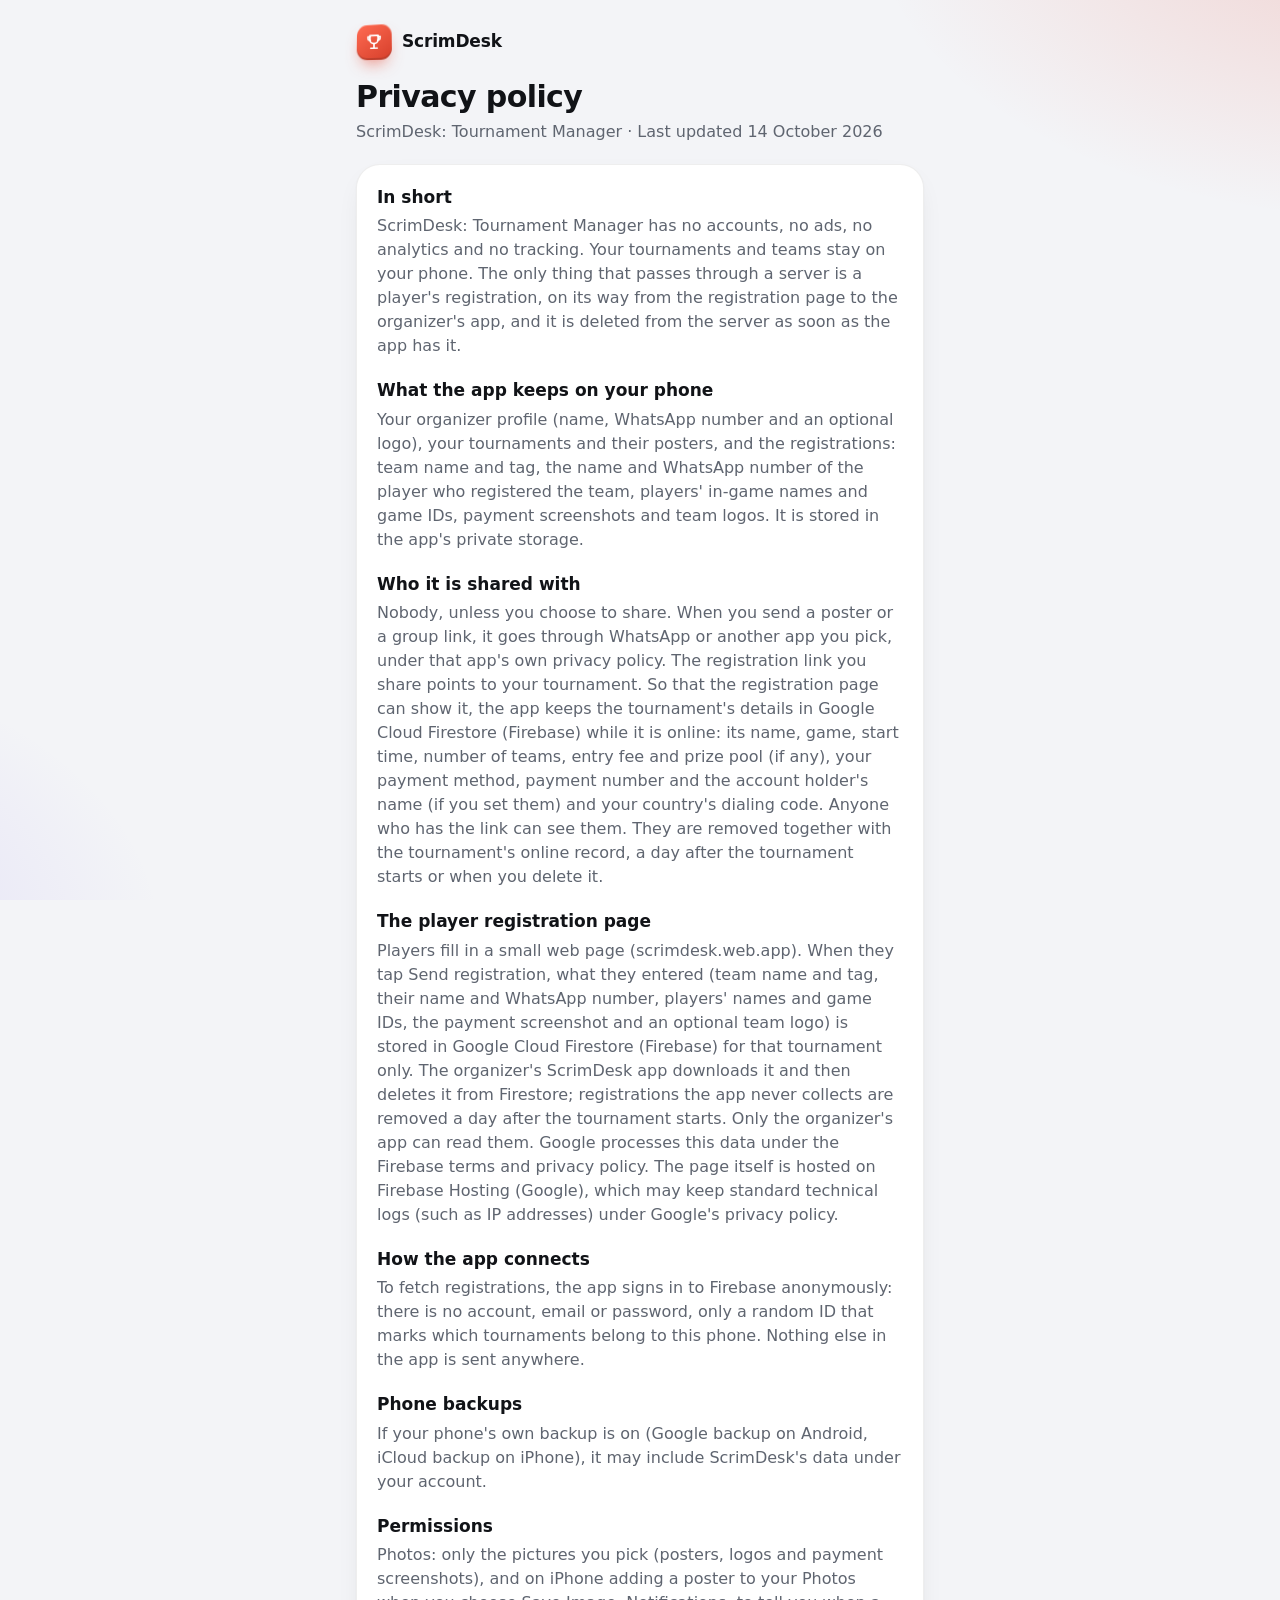
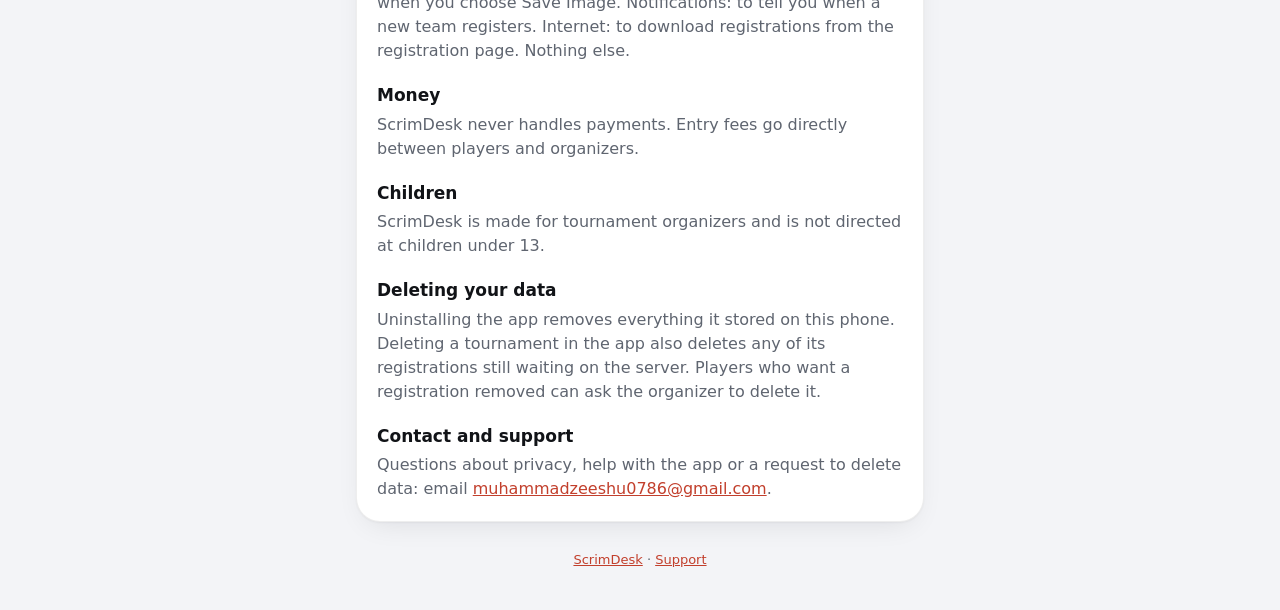
==== commit 3a9ef4c2: "App Store prep: team, privacy manifest, Photos text, support page iOS - Config.xcconfig sets TEAM_ID" ====
--- a/privacy.html
+++ b/privacy.html
@@ -5,13 +5,13 @@
   <meta name="viewport" content="width=device-width, initial-scale=1, viewport-fit=cover">
   <meta name="color-scheme" content="light dark">
   <title>Privacy policy · ScrimDesk</title>
-  <link rel="stylesheet" href="style.css?v=4">
+  <link rel="stylesheet" href="style.css?v=7">
 </head>
 <body>
 <main>
   <div class="brand" aria-hidden="true"><span class="brand-icon"><svg viewBox="0 0 24 24" width="20" height="20" fill="none" stroke="currentColor" stroke-width="2" stroke-linecap="round" stroke-linejoin="round"><path d="M7 4h10v5a5 5 0 0 1-10 0z"/><path d="M7 5.5H4.5V7a3 3 0 0 0 3 3M17 5.5h2.5V7a3 3 0 0 1-3 3M12 14v5M8 19.5h8"/></svg></span>ScrimDesk</div>
   <h1>Privacy policy</h1>
-  <p class="muted">ScrimDesk: Tournament Manager · Last updated 11 October 2026</p>
+  <p class="muted">ScrimDesk: Tournament Manager · Last updated 14 October 2026</p>
 
   <!-- Linked from the store listings. Update it whenever the app starts handling data differently. -->
   <article class="card" style="margin-top:20px">
@@ -22,7 +22,7 @@
     <p class="muted">Your organizer profile (name, WhatsApp number and an optional logo), your tournaments and their posters, and the registrations: team name and tag, the name and WhatsApp number of the player who registered the team, players' in-game names and game IDs, payment screenshots and team logos. It is stored in the app's private storage.</p>
 
     <h3>Who it is shared with</h3>
-    <p class="muted">Nobody, unless you choose to share. When you send a poster or a group link, it goes through WhatsApp or another app you pick, under that app's own privacy policy. The registration link you share points to your tournament. So that the registration page can show it, the app keeps the tournament's details in Google Cloud Firestore (Firebase) while it is online: its name, game, start time, number of teams, entry fee and prize pool (if any), your payment method and payment number (if you set one) and your country's dialing code. Anyone who has the link can see them. They are removed together with the tournament's online record, a day after the tournament starts or when you delete it.</p>
+    <p class="muted">Nobody, unless you choose to share. When you send a poster or a group link, it goes through WhatsApp or another app you pick, under that app's own privacy policy. The registration link you share points to your tournament. So that the registration page can show it, the app keeps the tournament's details in Google Cloud Firestore (Firebase) while it is online: its name, game, start time, number of teams, entry fee and prize pool (if any), your payment method, payment number and the account holder's name (if you set them) and your country's dialing code. Anyone who has the link can see them. They are removed together with the tournament's online record, a day after the tournament starts or when you delete it.</p>
 
     <h3>The player registration page</h3>
     <p class="muted">Players fill in a small web page (scrimdesk.web.app). When they tap Send registration, what they entered (team name and tag, their name and WhatsApp number, players' names and game IDs, the payment screenshot and an optional team logo) is stored in Google Cloud Firestore (Firebase) for that tournament only. The organizer's ScrimDesk app downloads it and then deletes it from Firestore; registrations the app never collects are removed a day after the tournament starts. Only the organizer's app can read them. Google processes this data under the Firebase terms and privacy policy. The page itself is hosted on Firebase Hosting (Google), which may keep standard technical logs (such as IP addresses) under Google's privacy policy.</p>
@@ -34,7 +34,7 @@
     <p class="muted">If your phone's own backup is on (Google backup on Android, iCloud backup on iPhone), it may include ScrimDesk's data under your account.</p>
 
     <h3>Permissions</h3>
-    <p class="muted">Photos: only the pictures you pick (posters, logos and payment screenshots). Internet: to download registrations from the registration page. Nothing else.</p>
+    <p class="muted">Photos: only the pictures you pick (posters, logos and payment screenshots), and on iPhone adding a poster to your Photos when you choose Save Image. Notifications: to tell you when a new team registers. Internet: to download registrations from the registration page. Nothing else.</p>
 
     <h3>Money</h3>
     <p class="muted">ScrimDesk never handles payments. Entry fees go directly between players and organizers.</p>
@@ -45,11 +45,11 @@
     <h3>Deleting your data</h3>
     <p class="muted">Uninstalling the app removes everything it stored on this phone. Deleting a tournament in the app also deletes any of its registrations still waiting on the server. Players who want a registration removed can ask the organizer to delete it.</p>
 
-    <h3>Contact</h3>
-    <p class="muted">Questions about privacy: use the developer contact on the ScrimDesk page in Google Play or the App Store.</p>
+    <h3>Contact and support</h3>
+    <p class="muted">Questions about privacy, help with the app or a request to delete data: email <a href="mailto:muhammadzeeshu0786@gmail.com">muhammadzeeshu0786@gmail.com</a>.</p>
   </article>
 
-  <footer><p><a href="./">ScrimDesk</a></p></footer>
+  <footer><p><a href="./">ScrimDesk</a> · <a href="support.html">Support</a></p></footer>
 </main>
 </body>
 </html>
--- a/style.css
+++ b/style.css
@@ -179,14 +179,13 @@
 /* Short links: a ticket-shaped placeholder while the tournament loads */
 .loading { margin-top: 6px; text-align: center; font-size: 14px; }
 .ticket-skeleton {
-  position: relative; height: 236px; margin-bottom: 16px; border-radius: 28px; overflow: hidden;
+  position: relative; height: 210px; margin-bottom: 16px; border-radius: 28px; overflow: hidden;
   background: linear-gradient(160deg, #1f2129, #0d0e12); box-shadow: 0 34px 60px -26px rgba(17, 19, 23, .5);
 }
 .ticket-skeleton i { position: absolute; left: 20px; height: 14px; border-radius: 8px; background: rgba(255, 255, 255, .1); }
 .ticket-skeleton i:nth-child(1) { top: 22px; width: 120px; height: 32px; border-radius: 999px; }
 .ticket-skeleton i:nth-child(2) { top: 80px; width: 62%; height: 30px; }
-.ticket-skeleton i:nth-child(3) { top: 126px; width: 42%; }
-.ticket-skeleton i:nth-child(4) { top: 168px; right: 20px; height: 48px; border-radius: 14px; }
+.ticket-skeleton i:nth-child(3) { top: 142px; right: 20px; height: 48px; border-radius: 14px; }
 .ticket-skeleton::after {
   content: ""; position: absolute; inset: 0;
   background: linear-gradient(100deg, transparent 30%, rgba(255, 255, 255, .07) 50%, transparent 70%);
@@ -221,7 +220,6 @@
 .ticket > :not(.ticket-bg) { position: relative; }
 .ticket-top { display: flex; align-items: center; justify-content: space-between; gap: 8px; transform: translateZ(26px); }
 .ticket h1 { margin: 16px 0 6px; font-size: 30px; overflow-wrap: anywhere; transform: translateZ(44px); text-shadow: 0 6px 24px rgba(0, 0, 0, .35); }
-.ticket-when { display: flex; align-items: center; gap: 8px; color: rgba(255, 255, 255, .78); font-size: 15px; transform: translateZ(30px); }
 .ticket-cut { height: 0; margin: 18px -20px 16px; border-top: 1.5px dashed rgba(255, 255, 255, .18); }
 /* The prize gets its own row; fee and registered share the next one (or fill it alone). */
 .facts { display: grid; grid-template-columns: repeat(auto-fit, minmax(118px, 1fr)); gap: 8px; transform: translateZ(34px); }
@@ -404,6 +402,7 @@
 .pay-text { position: relative; flex: 1; min-width: 0; }
 .pay-method { display: block; font-size: 13px; font-weight: 600; color: rgba(255, 255, 255, .86); }
 .pay b { display: block; margin-top: 2px; font-size: 22px; letter-spacing: .02em; overflow-wrap: anywhere; }
+.pay-holder { display: block; margin-top: 4px; font-size: 13px; font-weight: 600; color: rgba(255, 255, 255, .9); overflow-wrap: anywhere; }
 .copy {
   position: relative; display: inline-flex; align-items: center; gap: 6px; min-height: 40px; padding: 0 14px;
   border-radius: 999px; border: 1px solid rgba(255, 255, 255, .4); background: rgba(255, 255, 255, .18);
